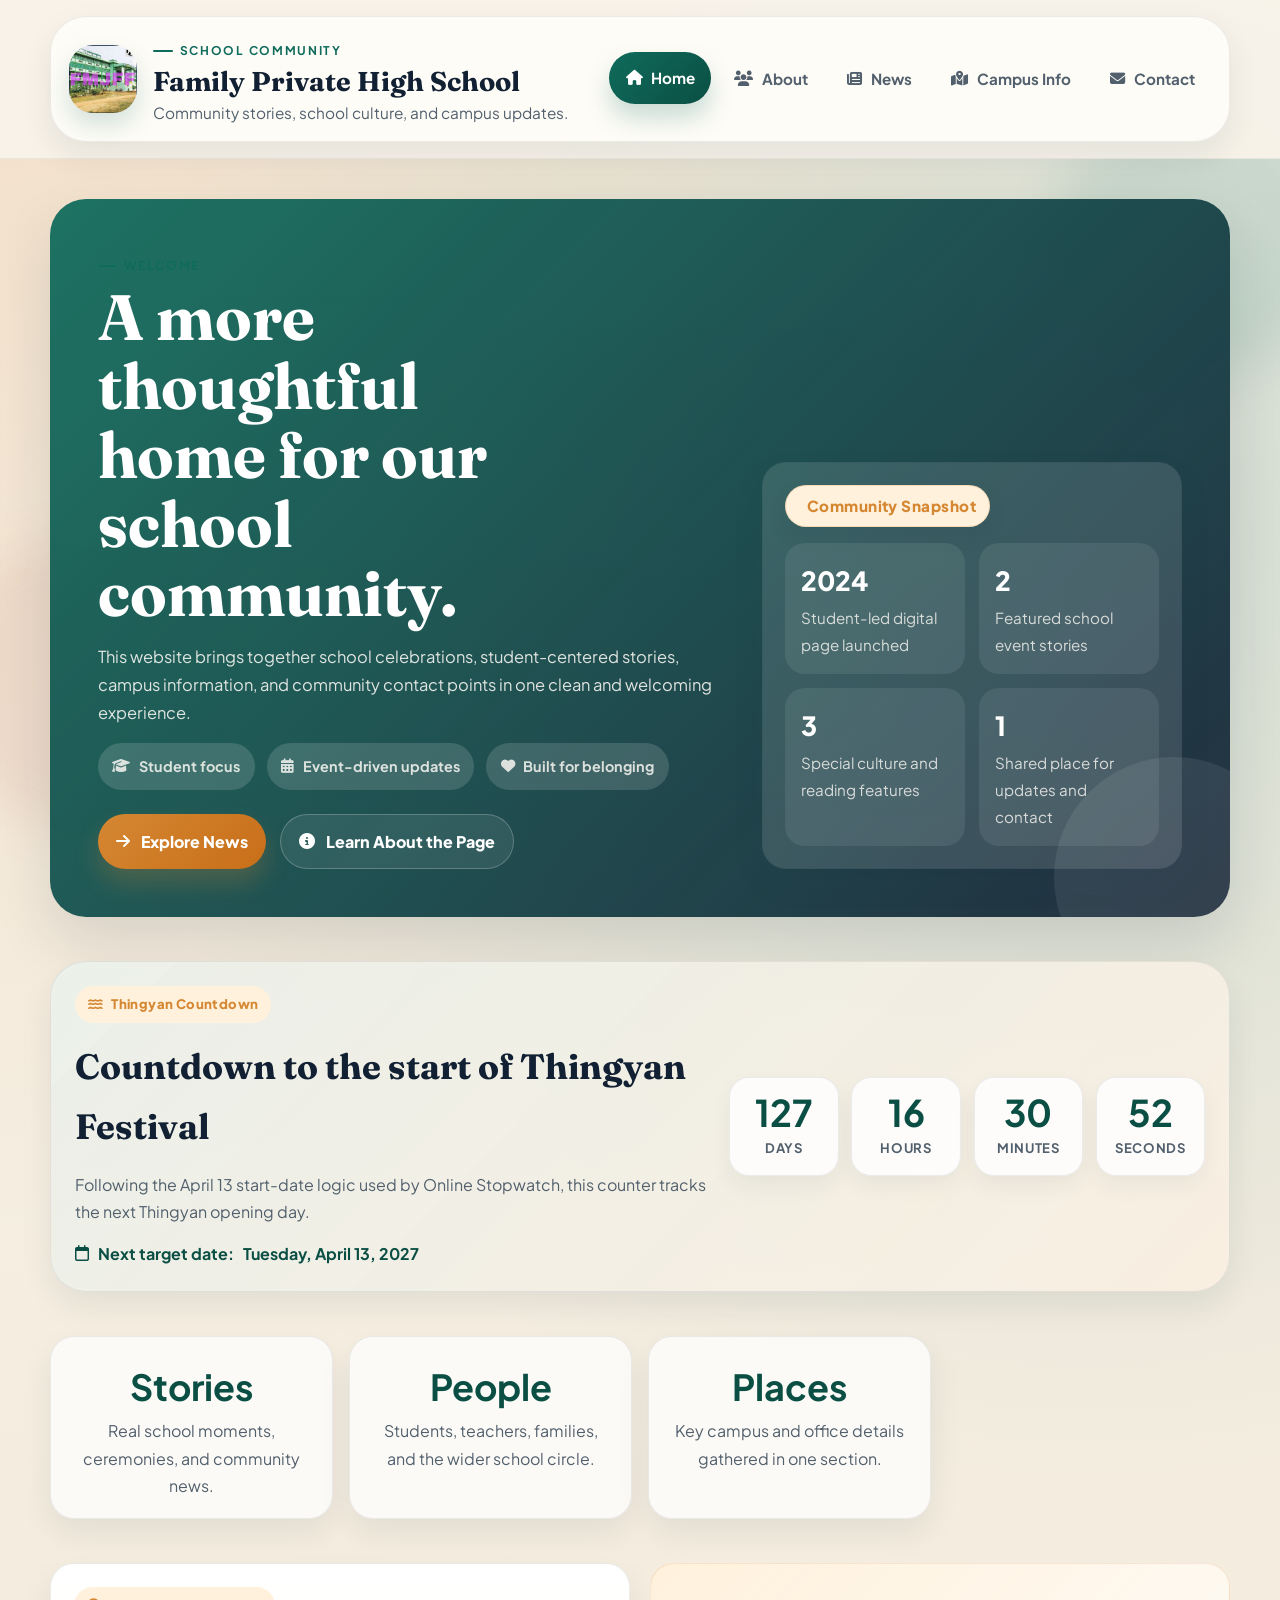
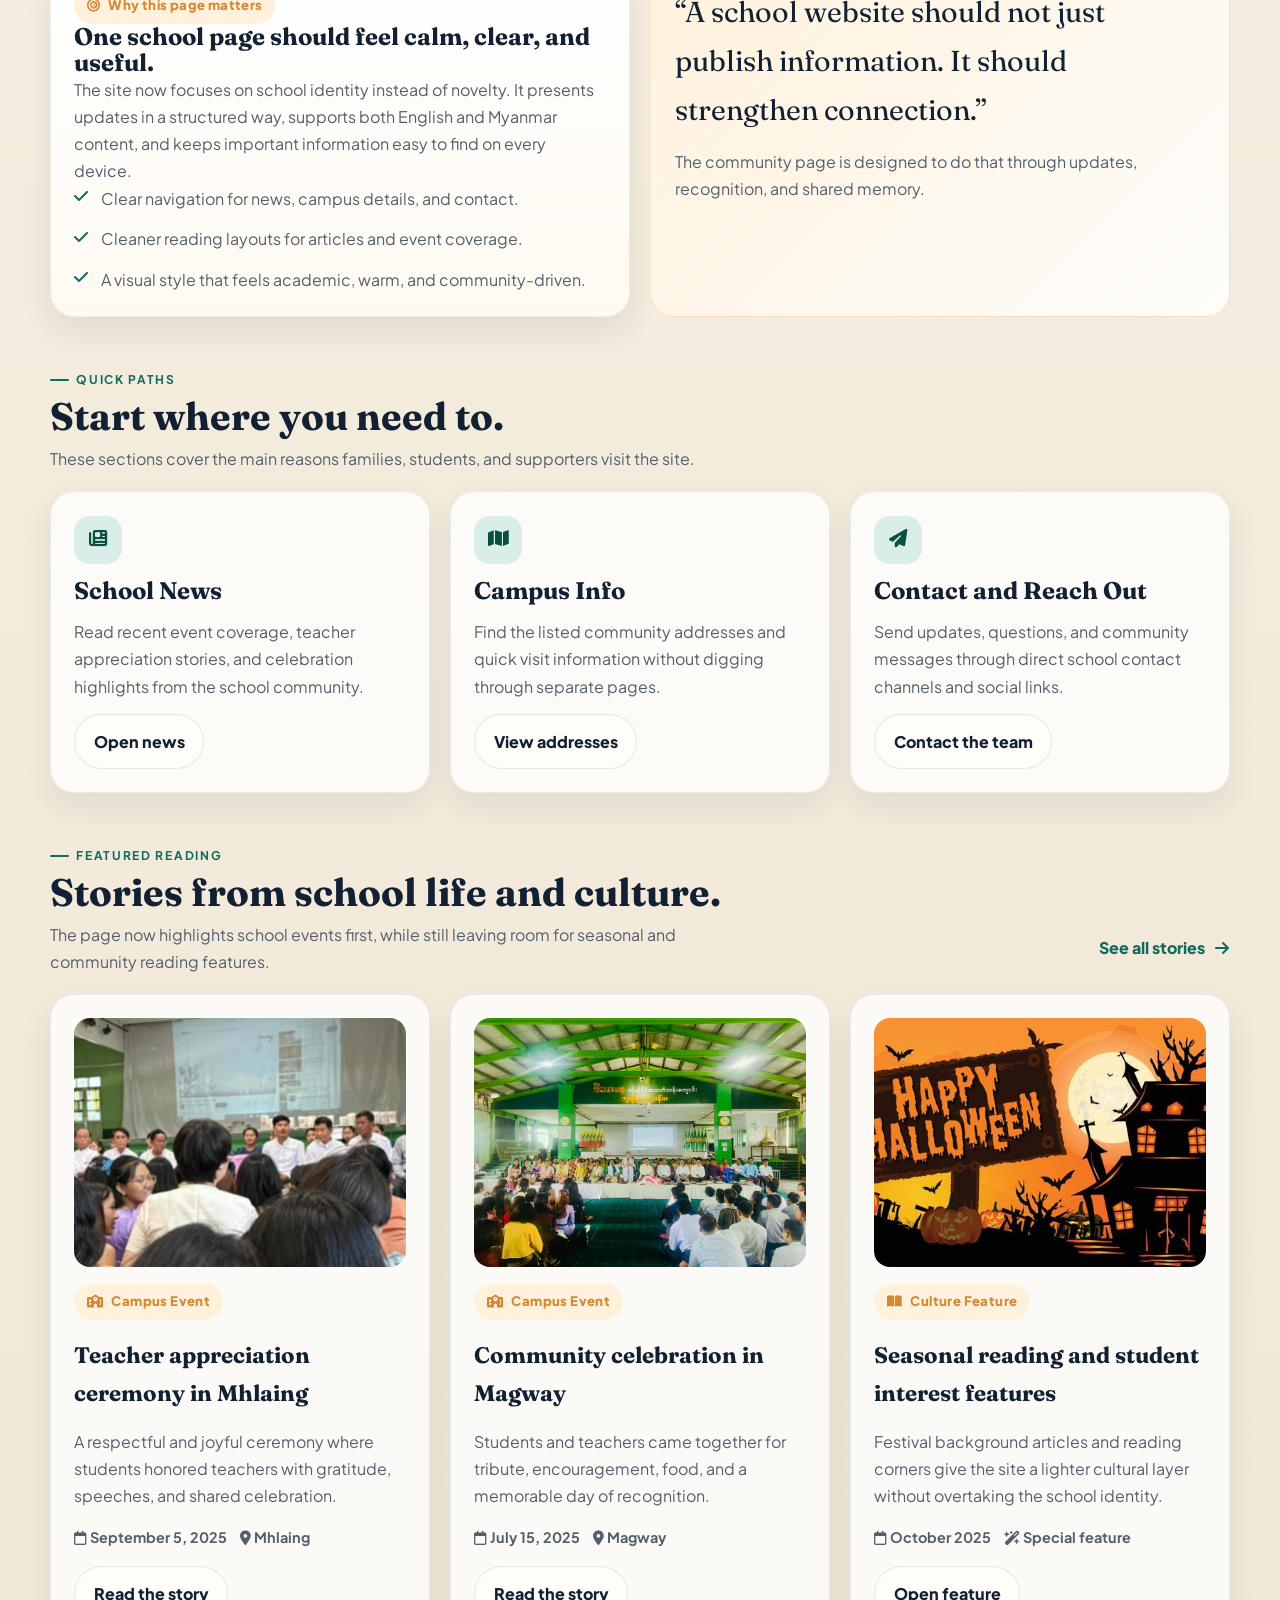
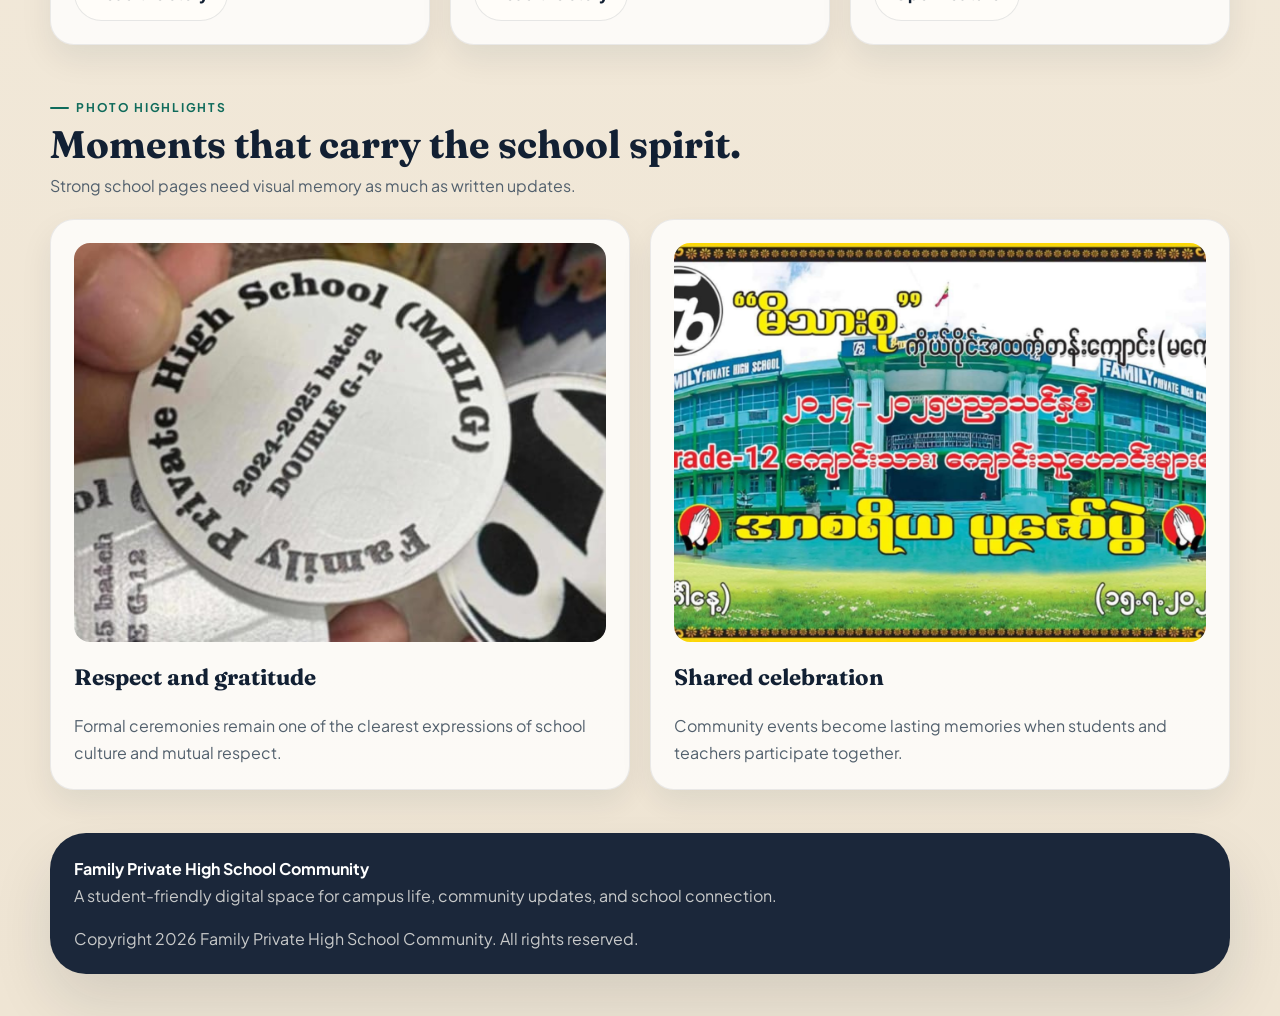
==== index.html @ 826264eb "first commit" ====
<!DOCTYPE html>
<html lang="en">
<head>
  <meta charset="UTF-8">
  <meta name="viewport" content="width=device-width, initial-scale=1.0">
  <title>Family Private High School Community</title>
  <meta name="description" content="Family Private High School Community shares campus updates, student life, school celebrations, and community news in one clear place.">
  <link rel="preconnect" href="https://fonts.googleapis.com">
  <link rel="preconnect" href="https://fonts.gstatic.com" crossorigin>
  <link href="https://fonts.googleapis.com/css2?family=Fraunces:opsz,wght@9..144,600;9..144,700&amp;family=Noto+Sans+Myanmar:wght@400;500;700&amp;family=Noto+Serif+Myanmar:wght@500;600;700&amp;family=Plus+Jakarta+Sans:wght@400;500;600;700;800&amp;display=swap" rel="stylesheet">
  <link rel="stylesheet" href="https://cdnjs.cloudflare.com/ajax/libs/font-awesome/6.5.2/css/all.min.css">
  <link rel="stylesheet" href="style.css">
  <link rel="icon" href="favicon.svg" type="image/svg+xml">
  <link rel="alternate icon" href="favicon.png" type="image/png">
  <link rel="apple-touch-icon" href="apple-touch-icon.png">
</head>
<body>
  <div class="site-shell">
    <header class="site-header">
      <div class="container">
        <div class="header-bar">
          <a class="branding" href="index.html" aria-label="Family Private High School Community home">
            <div class="brand-mark">
              <img src="school-logo.png" alt="Family Private High School logo">
            </div>
            <div class="brand-copy">
              <span class="eyebrow">School Community</span>
              <h1>Family Private High School</h1>
              <p>Community stories, school culture, and campus updates.</p>
            </div>
          </a>

          <nav class="main-nav" aria-label="Primary" data-nav data-open="false">
            <button class="nav-toggle" type="button" aria-expanded="false" aria-label="Open menu" data-nav-toggle>
              <i class="fa-solid fa-bars"></i>
            </button>
            <ul class="nav-links">
              <li><a href="index.html" aria-current="page"><i class="fa-solid fa-house"></i> Home</a></li>
              <li><a href="aboutus.html"><i class="fa-solid fa-users"></i> About</a></li>
              <li><a href="news.html"><i class="fa-solid fa-newspaper"></i> News</a></li>
              <li><a href="address.html"><i class="fa-solid fa-map-location-dot"></i> Campus Info</a></li>
              <li><a href="contact.html"><i class="fa-solid fa-envelope"></i> Contact</a></li>
            </ul>
          </nav>
        </div>
      </div>
    </header>

    <main id="main-content">
      <section class="hero-section">
        <div class="container">
          <div class="page-hero reveal">
            <div class="hero-grid">
              <div>
                <span class="eyebrow">Welcome</span>
                <h1>A more thoughtful home for our school community.</h1>
                <p class="lead">
                  This website brings together school celebrations, student-centered stories, campus information, and community contact points in one clean and welcoming experience.
                </p>
                <div class="meta-row">
                  <span class="meta-pill"><i class="fa-solid fa-graduation-cap"></i> Student focus</span>
                  <span class="meta-pill"><i class="fa-solid fa-calendar-days"></i> Event-driven updates</span>
                  <span class="meta-pill"><i class="fa-solid fa-heart"></i> Built for belonging</span>
                </div>
                <div class="hero-actions">
                  <a class="button" href="news.html"><i class="fa-solid fa-arrow-right"></i> Explore News</a>
                  <a class="button-secondary" href="aboutus.html"><i class="fa-solid fa-circle-info"></i> Learn About the Page</a>
                </div>
              </div>

              <aside class="hero-panel">
                <div>
                  <span class="badge"><i class="fa-solid fa-sparkles"></i> Community Snapshot</span>
                </div>
                <div class="panel-row">
                  <div class="panel-item">
                    <strong>2024</strong>
                    <span>Student-led digital page launched</span>
                  </div>
                  <div class="panel-item">
                    <strong>2</strong>
                    <span>Featured school event stories</span>
                  </div>
                  <div class="panel-item">
                    <strong>3</strong>
                    <span>Special culture and reading features</span>
                  </div>
                  <div class="panel-item">
                    <strong>1</strong>
                    <span>Shared place for updates and contact</span>
                  </div>
                </div>
              </aside>
            </div>
          </div>
        </div>
      </section>

      <section class="section">
        <div class="container">
          <article class="thingyan-card reveal" data-countdown="thingyan">
            <div class="thingyan-copy">
              <span class="badge"><i class="fa-solid fa-water"></i> Thingyan Countdown</span>
              <h2>Countdown to the start of Thingyan Festival</h2>
              <p>
                Following the April 13 start-date logic used by Online Stopwatch, this counter tracks the next Thingyan opening day.
              </p>
              <div class="thingyan-meta">
                <span><i class="fa-regular fa-calendar"></i> Next target date: <strong data-thingyan-date>April 13</strong></span>
              </div>
            </div>

            <div class="thingyan-timer" aria-label="Thingyan countdown timer">
              <div class="thingyan-unit">
                <strong data-unit="days">00</strong>
                <span>Days</span>
              </div>
              <div class="thingyan-unit">
                <strong data-unit="hours">00</strong>
                <span>Hours</span>
              </div>
              <div class="thingyan-unit">
                <strong data-unit="minutes">00</strong>
                <span>Minutes</span>
              </div>
              <div class="thingyan-unit">
                <strong data-unit="seconds">00</strong>
                <span>Seconds</span>
              </div>
            </div>
          </article>
        </div>
      </section>

      <section class="section">
        <div class="container">
          <div class="stats-row reveal">
            <article class="stat-card">
              <strong>Stories</strong>
              <span>Real school moments, ceremonies, and community news.</span>
            </article>
            <article class="stat-card">
              <strong>People</strong>
              <span>Students, teachers, families, and the wider school circle.</span>
            </article>
            <article class="stat-card">
              <strong>Places</strong>
              <span>Key campus and office details gathered in one section.</span>
            </article>
          </div>
        </div>
      </section>

      <section class="section">
        <div class="container">
          <div class="feature-grid">
            <article class="highlight-panel reveal">
              <span class="badge"><i class="fa-solid fa-bullseye"></i> Why this page matters</span>
              <h2>One school page should feel calm, clear, and useful.</h2>
              <p>
                The site now focuses on school identity instead of novelty. It presents updates in a structured way, supports both English and Myanmar content, and keeps important information easy to find on every device.
              </p>
              <ul class="list-clean">
                <li><i class="fa-solid fa-check"></i><span>Clear navigation for news, campus details, and contact.</span></li>
                <li><i class="fa-solid fa-check"></i><span>Cleaner reading layouts for articles and event coverage.</span></li>
                <li><i class="fa-solid fa-check"></i><span>A visual style that feels academic, warm, and community-driven.</span></li>
              </ul>
            </article>

            <aside class="quote-card reveal">
              <blockquote>“A school website should not just publish information. It should strengthen connection.”</blockquote>
              <p>The community page is designed to do that through updates, recognition, and shared memory.</p>
            </aside>
          </div>
        </div>
      </section>

      <section class="section">
        <div class="container">
          <div class="section-heading reveal">
            <div>
              <span class="eyebrow">Quick Paths</span>
              <h2>Start where you need to.</h2>
              <p>These sections cover the main reasons families, students, and supporters visit the site.</p>
            </div>
          </div>

          <div class="card-grid">
            <article class="card reveal">
              <span class="card-icon"><i class="fa-solid fa-newspaper"></i></span>
              <h2>School News</h2>
              <p>Read recent event coverage, teacher appreciation stories, and celebration highlights from the school community.</p>
              <a class="button-link" href="news.html">Open news</a>
            </article>

            <article class="card reveal">
              <span class="card-icon"><i class="fa-solid fa-map"></i></span>
              <h2>Campus Info</h2>
              <p>Find the listed community addresses and quick visit information without digging through separate pages.</p>
              <a class="button-link" href="address.html">View addresses</a>
            </article>

            <article class="card reveal">
              <span class="card-icon"><i class="fa-solid fa-paper-plane"></i></span>
              <h2>Contact and Reach Out</h2>
              <p>Send updates, questions, and community messages through direct school contact channels and social links.</p>
              <a class="button-link" href="contact.html">Contact the team</a>
            </article>
          </div>
        </div>
      </section>

      <section class="section">
        <div class="container">
          <div class="section-heading reveal">
            <div>
              <span class="eyebrow">Featured Reading</span>
              <h2>Stories from school life and culture.</h2>
              <p>The page now highlights school events first, while still leaving room for seasonal and community reading features.</p>
            </div>
            <a class="button-link subtle" href="news.html">See all stories <i class="fa-solid fa-arrow-right"></i></a>
          </div>

          <div class="story-grid">
            <article class="story-card reveal">
              <img src="mhp.JPEG" alt="Teacher appreciation ceremony at Family Private High School Mhlaing">
              <span class="badge"><i class="fa-solid fa-school"></i> Campus Event</span>
              <h3>Teacher appreciation ceremony in Mhlaing</h3>
              <p>A respectful and joyful ceremony where students honored teachers with gratitude, speeches, and shared celebration.</p>
              <div class="story-meta">
                <span><i class="fa-regular fa-calendar"></i> September 5, 2025</span>
                <span><i class="fa-solid fa-location-dot"></i> Mhlaing</span>
              </div>
              <a class="button-link" href="read1.html">Read the story</a>
            </article>

            <article class="story-card reveal">
              <img src="mgp.JPG" alt="Teacher appreciation ceremony at Family Private High School Magway">
              <span class="badge"><i class="fa-solid fa-school"></i> Campus Event</span>
              <h3>Community celebration in Magway</h3>
              <p>Students and teachers came together for tribute, encouragement, food, and a memorable day of recognition.</p>
              <div class="story-meta">
                <span><i class="fa-regular fa-calendar"></i> July 15, 2025</span>
                <span><i class="fa-solid fa-location-dot"></i> Magway</span>
              </div>
              <a class="button-link" href="read2.html">Read the story</a>
            </article>

            <article class="story-card reveal">
              <img src="happy-halloween-halloween-background-with-pumpkin-and-batssocial-media-design-free-vector.jpg" alt="Halloween themed poster">
              <span class="badge"><i class="fa-solid fa-book-open"></i> Culture Feature</span>
              <h3>Seasonal reading and student interest features</h3>
              <p>Festival background articles and reading corners give the site a lighter cultural layer without overtaking the school identity.</p>
              <div class="story-meta">
                <span><i class="fa-regular fa-calendar"></i> October 2025</span>
                <span><i class="fa-solid fa-wand-magic-sparkles"></i> Special feature</span>
              </div>
              <a class="button-link" href="hallo.html">Open feature</a>
            </article>
          </div>
        </div>
      </section>

      <section class="section">
        <div class="container">
          <div class="section-heading reveal">
            <div>
              <span class="eyebrow">Photo Highlights</span>
              <h2>Moments that carry the school spirit.</h2>
              <p>Strong school pages need visual memory as much as written updates.</p>
            </div>
          </div>

          <div class="gallery-grid">
            <article class="story-card reveal">
              <img src="mh.JPEG" alt="Students and teachers gathered during a school event">
              <h3>Respect and gratitude</h3>
              <p>Formal ceremonies remain one of the clearest expressions of school culture and mutual respect.</p>
            </article>
            <article class="story-card reveal">
              <img src="mg.JPG" alt="Group photo from a school celebration">
              <h3>Shared celebration</h3>
              <p>Community events become lasting memories when students and teachers participate together.</p>
            </article>
          </div>
        </div>
      </section>
    </main>

    <footer class="footer">
      <div class="container">
        <div class="footer-panel">
          <div>
            <strong>Family Private High School Community</strong><br>
            A student-friendly digital space for campus life, community updates, and school connection.
          </div>
          <div>
            Copyright <span data-year></span> Family Private High School Community. All rights reserved.
          </div>
        </div>
      </div>
    </footer>
  </div>

  <script src="script.js"></script>
</body>
</html>
---- style.css ----
:root {
  --bg: #f5efe3;
  --surface: rgba(255, 255, 255, 0.78);
  --surface-strong: #fffdf9;
  --surface-soft: #f1e6d2;
  --text: #213547;
  --text-soft: #52606d;
  --heading: #122033;
  --line: rgba(18, 32, 51, 0.12);
  --brand: #0f6b5b;
  --brand-deep: #0b4f44;
  --brand-soft: #d8eee7;
  --accent: #d58732;
  --accent-soft: #fff1dc;
  --highlight: #a73d2f;
  --shadow-sm: 0 14px 32px rgba(18, 32, 51, 0.08);
  --shadow-lg: 0 28px 60px rgba(18, 32, 51, 0.12);
  --radius-sm: 16px;
  --radius-md: 24px;
  --radius-lg: 36px;
  --max-width: 1180px;
  --transition: 220ms ease;
  --transition-slow: 520ms cubic-bezier(.2, .8, .2, 1);
}

@keyframes fade-slide-up {
  from {
    opacity: 0;
    transform: translateY(14px);
  }

  to {
    opacity: 1;
    transform: translateY(0);
  }
}

@keyframes float-soft {
  0%,
  100% {
    transform: translateY(0);
  }

  50% {
    transform: translateY(-5px);
  }
}

@keyframes pulse-glow {
  0%,
  100% {
    box-shadow: 0 0 0 0 rgba(213, 135, 50, 0.12);
  }

  50% {
    box-shadow: 0 0 0 7px rgba(213, 135, 50, 0);
  }
}

*,
*::before,
*::after {
  box-sizing: border-box;
}

html {
  scroll-behavior: smooth;
}

body {
  margin: 0;
  min-height: 100vh;
  overflow-x: hidden;
  color: var(--text);
  font-family: "Plus Jakarta Sans", "Noto Sans Myanmar", sans-serif;
  background:
    radial-gradient(circle at top left, rgba(214, 135, 50, 0.18), transparent 28%),
    radial-gradient(circle at 85% 12%, rgba(15, 107, 91, 0.16), transparent 26%),
    linear-gradient(180deg, #f8f3ea 0%, #f4ecde 40%, #efe5d4 100%);
  line-height: 1.7;
}

body.menu-open {
  overflow: hidden;
}

img {
  display: block;
  max-width: 100%;
}

a {
  color: inherit;
}

button,
a {
  -webkit-tap-highlight-color: transparent;
}

.container {
  width: min(calc(100% - 2rem), var(--max-width));
  margin: 0 auto;
}

.site-shell {
  position: relative;
  isolation: isolate;
}

.site-shell::before,
.site-shell::after {
  content: "";
  position: fixed;
  inset: auto auto 8% -4rem;
  width: 18rem;
  height: 18rem;
  border-radius: 999px;
  background: rgba(167, 61, 47, 0.08);
  filter: blur(24px);
  z-index: -2;
}

.site-shell::after {
  inset: 10% -4rem auto auto;
  background: rgba(15, 107, 91, 0.1);
}

.site-shell::before,
.site-shell::after {
  pointer-events: none;
}

.site-header {
  position: sticky;
  top: 0;
  z-index: 20;
  padding: 1rem 0;
  background: rgba(248, 243, 234, 0.96);
  border-bottom: 1px solid rgba(18, 32, 51, 0.06);
}

.header-bar {
  display: flex;
  align-items: center;
  justify-content: space-between;
  gap: 1rem;
  padding: 0.95rem 1.15rem;
  border-radius: var(--radius-lg);
  background: rgba(255, 253, 249, 0.88);
  border: 1px solid rgba(18, 32, 51, 0.08);
  box-shadow: var(--shadow-sm);
}

.branding {
  display: flex;
  align-items: center;
  gap: 1rem;
  text-decoration: none;
  min-width: 0;
}

.brand-mark {
  width: 4.25rem;
  height: 4.25rem;
  border-radius: 1.5rem;
  overflow: hidden;
  flex: 0 0 auto;
  box-shadow: 0 12px 24px rgba(15, 107, 91, 0.18);
  transition: transform var(--transition-slow), box-shadow var(--transition-slow);
}

.brand-mark img {
  width: 100%;
  height: 100%;
  object-fit: cover;
  transition: transform 700ms ease;
}

.branding:hover .brand-mark,
.branding:focus-visible .brand-mark {
  transform: translateY(-1px) rotate(-2deg);
  box-shadow: 0 18px 28px rgba(15, 107, 91, 0.24);
}

.branding:hover .brand-mark img,
.branding:focus-visible .brand-mark img {
  transform: scale(1.025);
}

.brand-copy {
  min-width: 0;
}

.eyebrow {
  display: inline-flex;
  align-items: center;
  gap: 0.45rem;
  margin: 0 0 0.35rem;
  font-size: 0.75rem;
  font-weight: 700;
  letter-spacing: 0.14em;
  text-transform: uppercase;
  color: var(--brand);
}

.eyebrow::before {
  content: "";
  width: 1.2rem;
  height: 2px;
  border-radius: 999px;
  background: currentColor;
}

.brand-copy h1,
.page-hero h1,
.section-heading h2,
.card h2,
.story-card h2,
.article-card h1,
.news-card h3,
.info-card h3,
.highlight-panel h2 {
  margin: 0;
  color: var(--heading);
  font-family: "Fraunces", "Noto Serif Myanmar", serif;
  line-height: 1.08;
}

.brand-copy h1 {
  font-size: clamp(1.15rem, 2.4vw, 1.7rem);
}

.brand-copy p {
  margin: 0.2rem 0 0;
  color: var(--text-soft);
  font-size: 0.96rem;
}

.main-nav {
  display: flex;
  align-items: center;
  gap: 1rem;
}

.nav-toggle {
  display: none;
  align-items: center;
  justify-content: center;
  width: 3rem;
  height: 3rem;
  border: 0;
  border-radius: 999px;
  background: var(--brand-soft);
  color: var(--brand-deep);
  font-size: 1.15rem;
  cursor: pointer;
}

.nav-links {
  display: flex;
  align-items: center;
  gap: 0.45rem;
  list-style: none;
  margin: 0;
  padding: 0;
}

.nav-links a {
  display: inline-flex;
  align-items: center;
  gap: 0.55rem;
  padding: 0.8rem 1rem;
  border-radius: 999px;
  text-decoration: none;
  font-size: 0.95rem;
  font-weight: 700;
  color: var(--text-soft);
  transition:
    transform var(--transition),
    background var(--transition),
    color var(--transition),
    box-shadow var(--transition);
  position: relative;
}

.nav-links a:hover,
.nav-links a:focus-visible,
.nav-links a[aria-current="page"] {
  background: linear-gradient(135deg, var(--brand), var(--brand-deep));
  color: #fff;
  transform: translateY(-1px);
  box-shadow: 0 14px 24px rgba(15, 107, 91, 0.22);
}

.nav-links a i {
  transition: transform var(--transition);
}

.nav-links a:hover i,
.nav-links a:focus-visible i,
.nav-links a[aria-current="page"] i {
  transform: translateX(1px);
}

.hero-section {
  padding: 2.5rem 0 1.5rem;
}

.page-hero,
.article-hero {
  position: relative;
  overflow: hidden;
  padding: clamp(1.8rem, 4vw, 3rem);
  border-radius: var(--radius-lg);
  background:
    linear-gradient(135deg, rgba(15, 107, 91, 0.94), rgba(18, 32, 51, 0.92)),
    linear-gradient(180deg, rgba(255, 255, 255, 0.18), transparent);
  color: #fefcf7;
  box-shadow: var(--shadow-lg);
}

.page-hero::before,
.article-hero::before {
  content: "";
  position: absolute;
  inset: auto -4rem -5rem auto;
  width: 15rem;
  height: 15rem;
  border-radius: 999px;
  background: rgba(255, 255, 255, 0.08);
}

.hero-grid {
  display: grid;
  grid-template-columns: minmax(0, 1.45fr) minmax(18rem, 0.95fr);
  gap: 1.5rem;
  align-items: end;
}

.page-hero h1,
.article-hero h1 {
  color: #fff;
  font-size: clamp(2.1rem, 5vw, 4.4rem);
  max-width: 11ch;
}

.lead {
  max-width: 60ch;
  margin: 1rem 0 0;
  font-size: 1.03rem;
  color: rgba(255, 252, 247, 0.86);
}

.hero-actions,
.button-row {
  display: flex;
  flex-wrap: wrap;
  gap: 0.85rem;
  margin-top: 1.5rem;
}

.hero-panel,
.highlight-panel,
.info-card,
.card,
.story-card,
.article-card,
.news-card {
  border: 1px solid rgba(18, 32, 51, 0.08);
  background: var(--surface);
  box-shadow: var(--shadow-sm);
}

.hero-panel {
  display: grid;
  gap: 1rem;
  padding: 1.35rem;
  border-radius: var(--radius-md);
  background: rgba(255, 255, 255, 0.12);
  color: #fff;
}

.hero-panel strong {
  display: block;
  font-size: 1.65rem;
  font-weight: 800;
}

.hero-panel span {
  color: rgba(255, 252, 247, 0.78);
  font-size: 0.95rem;
}

.hero-panel .badge {
  align-self: start;
  color: var(--accent);
  background: var(--accent-soft);
  border: 1px solid rgba(213, 135, 50, 0.22);
  box-shadow: 0 10px 20px rgba(18, 32, 51, 0.08);
}

.hero-panel .badge i {
  color: currentColor;
}

.hero-panel .panel-row {
  display: grid;
  grid-template-columns: repeat(2, minmax(0, 1fr));
  gap: 0.85rem;
}

.hero-panel .panel-item {
  padding: 1rem;
  border-radius: 1.25rem;
  background: rgba(255, 255, 255, 0.08);
  transition: transform var(--transition), background var(--transition);
}

.hero-panel .panel-item:hover {
  transform: translateY(-2px);
  background: rgba(255, 255, 255, 0.14);
}

.section {
  padding: 1.25rem 0 1.5rem;
}

.section-heading {
  display: flex;
  flex-wrap: wrap;
  align-items: end;
  justify-content: space-between;
  gap: 1rem;
  margin-bottom: 1.2rem;
}

.section-heading h2 {
  font-size: clamp(1.5rem, 3vw, 2.4rem);
}

.section-heading p {
  margin: 0.45rem 0 0;
  max-width: 56ch;
  color: var(--text-soft);
}

.card-grid,
.story-grid,
.news-grid,
.gallery-grid,
.contact-grid,
.feature-grid,
.two-column,
.campus-grid {
  display: grid;
  gap: 1.25rem;
}

.card-grid {
  grid-template-columns: repeat(3, minmax(0, 1fr));
}

.feature-grid,
.two-column,
.contact-grid {
  grid-template-columns: repeat(2, minmax(0, 1fr));
}

.story-grid {
  grid-template-columns: repeat(3, minmax(0, 1fr));
}

.news-grid {
  grid-template-columns: repeat(2, minmax(0, 1fr));
}

.gallery-grid {
  grid-template-columns: repeat(2, minmax(0, 1fr));
}

.campus-grid {
  grid-template-columns: repeat(2, minmax(0, 1fr));
}

.card,
.story-card,
.article-card,
.news-card,
.info-card,
.highlight-panel {
  padding: 1.45rem;
  border-radius: var(--radius-md);
  transition:
    transform var(--transition-slow),
    box-shadow var(--transition-slow),
    border-color var(--transition);
}

.card {
  display: grid;
  gap: 0.9rem;
}

.card:hover,
.story-card:hover,
.news-card:hover,
.info-card:hover,
.highlight-panel:hover,
.quote-card:hover,
.aside-card:hover,
.stat-card:hover {
  transform: translateY(-3px);
  box-shadow: var(--shadow-lg);
  border-color: rgba(15, 107, 91, 0.16);
}

.card p,
.card li,
.story-card p,
.news-card p,
.info-card p,
.article-card p,
.article-card li,
.highlight-panel p,
.highlight-panel li {
  margin: 0;
  color: var(--text-soft);
}

.card-icon,
.info-icon {
  display: inline-flex;
  align-items: center;
  justify-content: center;
  width: 3rem;
  height: 3rem;
  border-radius: 1rem;
  background: var(--brand-soft);
  color: var(--brand-deep);
  font-size: 1.15rem;
  transition: transform var(--transition), background var(--transition);
}

.card:hover .card-icon,
.info-card:hover .info-icon,
.campus-card:hover .info-icon {
  transform: scale(1.04) rotate(-3deg);
  background: #cce8df;
}

.badge {
  display: inline-flex;
  width: fit-content;
  align-items: center;
  gap: 0.5rem;
  padding: 0.45rem 0.8rem;
  border-radius: 999px;
  background: var(--accent-soft);
  color: var(--accent);
  font-size: 0.82rem;
  font-weight: 800;
  letter-spacing: 0.03em;
}

.meta-row {
  display: flex;
  flex-wrap: wrap;
  gap: 0.75rem;
  margin-top: 1rem;
  color: rgba(255, 252, 247, 0.82);
}

.meta-pill,
.stat-pill {
  display: inline-flex;
  align-items: center;
  gap: 0.55rem;
  padding: 0.7rem 0.9rem;
  border-radius: 999px;
  background: rgba(255, 255, 255, 0.14);
  font-size: 0.9rem;
  font-weight: 700;
}

.button,
.button-secondary,
.button-link {
  display: inline-flex;
  align-items: center;
  justify-content: center;
  gap: 0.65rem;
  min-height: 3rem;
  padding: 0.8rem 1.15rem;
  border-radius: 999px;
  border: 0;
  text-decoration: none;
  font-weight: 800;
  transition:
    transform var(--transition),
    box-shadow var(--transition),
    background var(--transition),
    color var(--transition),
    border-color var(--transition);
}

.button {
  background: linear-gradient(135deg, var(--accent), #c86e19);
  color: #fff;
  box-shadow: 0 14px 24px rgba(213, 135, 50, 0.24);
}

.button:hover,
.button:focus-visible,
.button-secondary:hover,
.button-secondary:focus-visible,
.button-link:hover,
.button-link:focus-visible {
  transform: translateY(-1px);
}

.button-secondary {
  border: 1px solid rgba(255, 255, 255, 0.22);
  background: rgba(255, 255, 255, 0.08);
  color: #fff;
}

.button-link {
  width: fit-content;
  border: 1px solid rgba(18, 32, 51, 0.1);
  background: var(--surface-strong);
  color: var(--heading);
}

.button-link.subtle {
  background: transparent;
  border-color: transparent;
  color: var(--brand);
  padding-inline: 0;
}

.quote-card {
  padding: 1.5rem;
  border-radius: var(--radius-md);
  background: linear-gradient(135deg, var(--accent-soft), rgba(255, 255, 255, 0.86));
  border: 1px solid rgba(213, 135, 50, 0.18);
}

.thingyan-card {
  display: grid;
  grid-template-columns: minmax(0, 1.2fr) minmax(20rem, 0.9fr);
  gap: 1.25rem;
  align-items: center;
  padding: 1.5rem;
  border-radius: var(--radius-lg);
  border: 1px solid rgba(18, 32, 51, 0.08);
  background:
    linear-gradient(135deg, rgba(15, 107, 91, 0.08), rgba(213, 135, 50, 0.1)),
    rgba(255, 253, 249, 0.88);
  box-shadow: var(--shadow-sm);
}

.thingyan-copy {
  display: grid;
  gap: 0.9rem;
}

.thingyan-copy h2 {
  margin: 0;
  color: var(--heading);
  font-family: "Fraunces", "Noto Serif Myanmar", serif;
  font-size: clamp(1.5rem, 3vw, 2.2rem);
}

.thingyan-copy p {
  margin: 0;
  color: var(--text-soft);
}

.thingyan-meta {
  display: flex;
  flex-wrap: wrap;
  gap: 0.75rem;
  color: var(--brand-deep);
  font-weight: 700;
}

.thingyan-meta span {
  display: inline-flex;
  align-items: center;
  gap: 0.55rem;
}

.thingyan-timer {
  display: grid;
  grid-template-columns: repeat(4, minmax(0, 1fr));
  gap: 0.8rem;
}

.thingyan-unit {
  display: grid;
  gap: 0.4rem;
  align-items: center;
  justify-items: center;
  padding: 1rem 0.7rem;
  border-radius: 1.25rem;
  background: rgba(255, 255, 255, 0.84);
  border: 1px solid rgba(18, 32, 51, 0.08);
  box-shadow: 0 10px 22px rgba(18, 32, 51, 0.06);
}

.thingyan-unit strong {
  color: var(--brand-deep);
  font-size: clamp(1.45rem, 4vw, 2.3rem);
  line-height: 1;
}

.thingyan-unit span {
  color: var(--text-soft);
  font-size: 0.82rem;
  font-weight: 700;
  letter-spacing: 0.05em;
  text-transform: uppercase;
}

.quote-card blockquote {
  margin: 0;
  font-family: "Fraunces", "Noto Serif Myanmar", serif;
  font-size: clamp(1.25rem, 2.4vw, 1.8rem);
  color: var(--heading);
}

.quote-card p {
  margin-top: 0.8rem;
  color: var(--text-soft);
}

.story-card,
.news-card {
  display: grid;
  gap: 1rem;
}

.story-card img,
.news-cover img,
.article-cover img {
  width: 100%;
  aspect-ratio: 4 / 3;
  object-fit: cover;
  border-radius: calc(var(--radius-md) - 8px);
  transition: transform 900ms ease, filter 600ms ease;
}

.story-card:hover img,
.news-card:hover img,
.article-card:hover .article-cover img {
  transform: scale(1.02);
  filter: saturate(1.02);
}

.story-card h3,
.news-card h3 {
  margin: 0;
  color: var(--heading);
  font-family: "Fraunces", "Noto Serif Myanmar", serif;
  font-size: 1.4rem;
}

.story-card .story-meta,
.news-card .story-meta {
  display: flex;
  flex-wrap: wrap;
  gap: 0.8rem;
  color: var(--text-soft);
  font-size: 0.9rem;
  font-weight: 700;
}

.highlight-panel {
  background:
    linear-gradient(180deg, rgba(255, 255, 255, 0.92), rgba(255, 249, 240, 0.92)),
    var(--surface);
}

.list-clean {
  list-style: none;
  padding: 0;
  margin: 0;
  display: grid;
  gap: 0.85rem;
}

.list-clean li {
  display: flex;
  gap: 0.8rem;
  align-items: flex-start;
}

.list-clean i {
  margin-top: 0.2rem;
  color: var(--brand);
}

.article-section {
  padding: 1.25rem 0 3rem;
}

.article-layout {
  display: grid;
  grid-template-columns: minmax(0, 1.25fr) minmax(18rem, 0.55fr);
  gap: 1.25rem;
  align-items: start;
}

.article-card {
  display: grid;
  gap: 1.25rem;
  background: rgba(255, 253, 249, 0.88);
}

.article-card h1 {
  font-size: clamp(1.9rem, 4vw, 3.15rem);
}

.article-card h2 {
  font-size: 1.4rem;
}

.article-card time {
  color: var(--brand);
  font-weight: 800;
}

.article-body {
  display: grid;
  gap: 1rem;
}

.article-body p + p {
  margin-top: 0.1rem;
}

.article-aside {
  display: grid;
  gap: 1rem;
}

.aside-card {
  padding: 1.25rem;
  border-radius: var(--radius-md);
  border: 1px solid rgba(18, 32, 51, 0.08);
  background: rgba(255, 253, 249, 0.88);
  box-shadow: var(--shadow-sm);
}

.aside-card h3 {
  margin: 0 0 0.85rem;
  color: var(--heading);
  font-family: "Fraunces", "Noto Serif Myanmar", serif;
}

.article-cover {
  display: grid;
  gap: 0.9rem;
}

.article-cover figcaption {
  color: var(--text-soft);
  font-size: 0.95rem;
}

.gallery-stack {
  display: grid;
  gap: 1rem;
}

.gallery-stack img {
  width: 100%;
  border-radius: calc(var(--radius-md) - 8px);
  object-fit: cover;
}

.timeline {
  display: grid;
  gap: 1rem;
}

.timeline-item {
  display: grid;
  grid-template-columns: auto 1fr;
  gap: 0.9rem;
  align-items: start;
}

.timeline-item .dot {
  width: 0.9rem;
  height: 0.9rem;
  margin-top: 0.4rem;
  border-radius: 999px;
  background: var(--accent);
  box-shadow: 0 0 0 6px rgba(213, 135, 50, 0.16);
}

.timeline-item h3 {
  margin: 0 0 0.3rem;
  color: var(--heading);
  font-size: 1.05rem;
}

.contact-list,
.info-list {
  list-style: none;
  padding: 0;
  margin: 0;
  display: grid;
  gap: 0.9rem;
}

.contact-list li,
.info-list li {
  display: grid;
  grid-template-columns: auto 1fr;
  gap: 0.85rem;
  align-items: start;
}

.contact-list a,
.info-list a {
  color: var(--brand-deep);
  text-decoration: none;
  font-weight: 700;
}

.contact-list a:hover,
.info-list a:hover {
  text-decoration: underline;
}

.campus-card {
  display: grid;
  gap: 1rem;
}

.map-frame {
  overflow: hidden;
  border-radius: calc(var(--radius-md) - 8px);
  border: 1px solid rgba(18, 32, 51, 0.08);
  background: rgba(255, 255, 255, 0.62);
  transition: transform var(--transition-slow), box-shadow var(--transition-slow);
}

.map-frame iframe {
  display: block;
  width: 100%;
  height: 320px;
  border: 0;
}

.campus-card:hover .map-frame {
  transform: translateY(-1px);
  box-shadow: 0 18px 34px rgba(18, 32, 51, 0.12);
}

.stats-row {
  display: grid;
  grid-template-columns: repeat(4, minmax(0, 1fr));
  gap: 1rem;
}

.stat-card {
  padding: 1.2rem;
  border-radius: var(--radius-md);
  background: rgba(255, 255, 255, 0.72);
  border: 1px solid rgba(18, 32, 51, 0.08);
  box-shadow: var(--shadow-sm);
  text-align: center;
  transition:
    transform var(--transition-slow),
    box-shadow var(--transition-slow),
    border-color var(--transition);
}

.stat-card strong {
  display: block;
  color: var(--brand-deep);
  font-size: clamp(1.5rem, 3vw, 2.25rem);
}

.stat-card span {
  color: var(--text-soft);
}

.footer {
  padding: 1.2rem 0 2.6rem;
}

.footer-panel {
  display: flex;
  flex-wrap: wrap;
  justify-content: space-between;
  gap: 1rem;
  padding: 1.35rem 1.5rem;
  border-radius: var(--radius-lg);
  background: rgba(18, 32, 51, 0.96);
  color: rgba(255, 252, 247, 0.76);
  box-shadow: var(--shadow-lg);
}

.footer-panel strong,
.footer-panel a {
  color: #fff;
}

.footer-panel a {
  text-decoration: none;
}

.footer-panel a:hover {
  text-decoration: underline;
}

.reveal {
  opacity: 0;
  transform: translateY(12px);
  transition:
    opacity 460ms ease var(--reveal-delay, 0ms),
    transform 460ms ease var(--reveal-delay, 0ms);
}

.reveal.is-visible {
  opacity: 1;
  transform: translateY(0);
}

@media (prefers-reduced-motion: reduce) {
  html {
    scroll-behavior: auto;
  }

  *,
  *::before,
  *::after {
    animation-duration: 0.01ms !important;
    animation-iteration-count: 1 !important;
    transition-duration: 0.01ms !important;
    scroll-behavior: auto !important;
  }

  .reveal {
    opacity: 1;
    transform: none;
  }
}

@media (max-width: 960px) {
  .hero-grid,
  .feature-grid,
  .two-column,
  .contact-grid,
  .article-layout,
  .card-grid,
  .story-grid,
  .news-grid,
  .stats-row,
  .campus-grid,
  .thingyan-card {
    grid-template-columns: 1fr;
  }

  .gallery-grid {
    grid-template-columns: 1fr;
  }

  .site-header {
    padding: 0.8rem 0;
  }

  .header-bar {
    position: relative;
    align-items: center;
    padding: 0.9rem 1rem;
  }

  .nav-toggle {
    display: inline-flex;
  }

  .main-nav {
    position: static;
  }

  .nav-links {
    position: absolute;
    top: calc(100% + 0.75rem);
    left: 0;
    right: 0;
    display: none;
    flex-direction: column;
    align-items: stretch;
    padding: 0.8rem;
    border-radius: 1.5rem;
    background: rgba(255, 253, 249, 0.98);
    border: 1px solid rgba(18, 32, 51, 0.08);
    box-shadow: var(--shadow-lg);
    max-height: min(70vh, 28rem);
    overflow-y: auto;
  }

  .main-nav[data-open="true"] .nav-links {
    display: flex;
  }

  .nav-links a {
    justify-content: center;
  }

  .meta-pill,
  .stat-pill {
    font-size: 0.88rem;
  }

  .map-frame iframe {
    height: 280px;
  }

  .thingyan-timer {
    grid-template-columns: repeat(4, minmax(0, 1fr));
  }
}

@media (max-width: 720px) {
  .container {
    width: min(calc(100% - 1.2rem), var(--max-width));
  }

  .branding {
    gap: 0.75rem;
  }

  .brand-mark {
    width: 3.5rem;
    height: 3.5rem;
    border-radius: 1.1rem;
  }

  .header-bar,
  .page-hero,
  .article-hero,
  .card,
  .story-card,
  .article-card,
  .news-card,
  .info-card,
  .highlight-panel,
  .aside-card,
  .quote-card,
  .hero-panel,
  .stat-card {
    border-radius: 1.4rem;
  }

  .page-hero h1,
  .article-hero h1 {
    max-width: none;
  }

  .page-hero,
  .article-hero {
    padding: 1.4rem;
  }

  .hero-panel .panel-row {
    grid-template-columns: 1fr;
  }

  .meta-row {
    gap: 0.55rem;
  }

  .hero-actions,
  .button-row {
    gap: 0.7rem;
  }

  .button,
  .button-secondary,
  .button-link {
    width: 100%;
  }

  .button-link.subtle {
    width: fit-content;
  }

  .article-body {
    gap: 0.9rem;
  }

  .article-cover figcaption,
  .story-card .story-meta,
  .news-card .story-meta {
    font-size: 0.88rem;
  }

  .thingyan-card {
    padding: 1.2rem;
  }

  .thingyan-timer {
    grid-template-columns: repeat(2, minmax(0, 1fr));
  }

  .map-frame iframe {
    height: 240px;
  }

  .footer-panel {
    padding: 1.2rem;
  }
}

@media (max-width: 560px) {
  .site-header {
    padding: 0.65rem 0;
  }

  .header-bar {
    gap: 0.8rem;
    padding: 0.8rem 0.85rem;
  }

  .branding {
    gap: 0.65rem;
    align-items: flex-start;
  }

  .brand-copy h1 {
    font-size: 1rem;
  }

  .brand-copy p {
    font-size: 0.86rem;
  }

  .eyebrow {
    font-size: 0.68rem;
    letter-spacing: 0.11em;
  }

  .hero-section {
    padding: 1.2rem 0 1rem;
  }

  .section {
    padding: 1rem 0 1.2rem;
  }

  .section-heading {
    margin-bottom: 1rem;
  }

  .section-heading h2 {
    font-size: clamp(1.35rem, 6vw, 1.85rem);
  }

  .page-hero h1,
  .article-hero h1 {
    font-size: clamp(1.7rem, 9vw, 2.35rem);
  }

  .lead {
    font-size: 0.96rem;
  }

  .card,
  .story-card,
  .article-card,
  .news-card,
  .info-card,
  .highlight-panel,
  .aside-card,
  .quote-card,
  .hero-panel,
  .stat-card,
  .thingyan-card {
    padding: 1.05rem;
  }

  .nav-links {
    padding: 0.65rem;
  }

  .nav-links a {
    padding: 0.8rem 0.9rem;
    font-size: 0.92rem;
  }

  .meta-pill,
  .stat-pill {
    width: 100%;
    justify-content: center;
  }

  .contact-list li,
  .info-list li {
    grid-template-columns: 1fr;
  }

  .info-icon {
    width: 2.7rem;
    height: 2.7rem;
  }

  .thingyan-unit {
    padding: 0.95rem 0.6rem;
  }

  .thingyan-unit strong {
    font-size: 1.55rem;
  }

  .map-frame iframe {
    height: 220px;
  }

  .footer-panel {
    padding: 1rem;
  }
}

@media (max-width: 420px) {
  .container {
    width: min(calc(100% - 0.9rem), var(--max-width));
  }

  .brand-mark {
    width: 3rem;
    height: 3rem;
    border-radius: 0.95rem;
  }

  .nav-toggle {
    width: 2.7rem;
    height: 2.7rem;
  }

  .page-hero,
  .article-hero {
    padding: 1.15rem;
  }

  .button,
  .button-secondary,
  .button-link {
    min-height: 2.85rem;
    padding: 0.75rem 1rem;
  }

  .thingyan-timer {
    gap: 0.65rem;
  }

  .map-frame iframe {
    height: 200px;
  }
}

@media (hover: none) and (pointer: coarse) {
  .card:hover,
  .story-card:hover,
  .news-card:hover,
  .info-card:hover,
  .highlight-panel:hover,
  .quote-card:hover,
  .aside-card:hover,
  .stat-card:hover,
  .campus-card:hover .map-frame,
  .hero-panel .panel-item:hover,
  .button:hover,
  .button-secondary:hover,
  .button-link:hover,
  .branding:hover .brand-mark,
  .branding:hover .brand-mark img,
  .story-card:hover img,
  .news-card:hover img,
  .article-card:hover .article-cover img,
  .card:hover .card-icon,
  .info-card:hover .info-icon,
  .campus-card:hover .info-icon {
    transform: none;
    filter: none;
  }
}
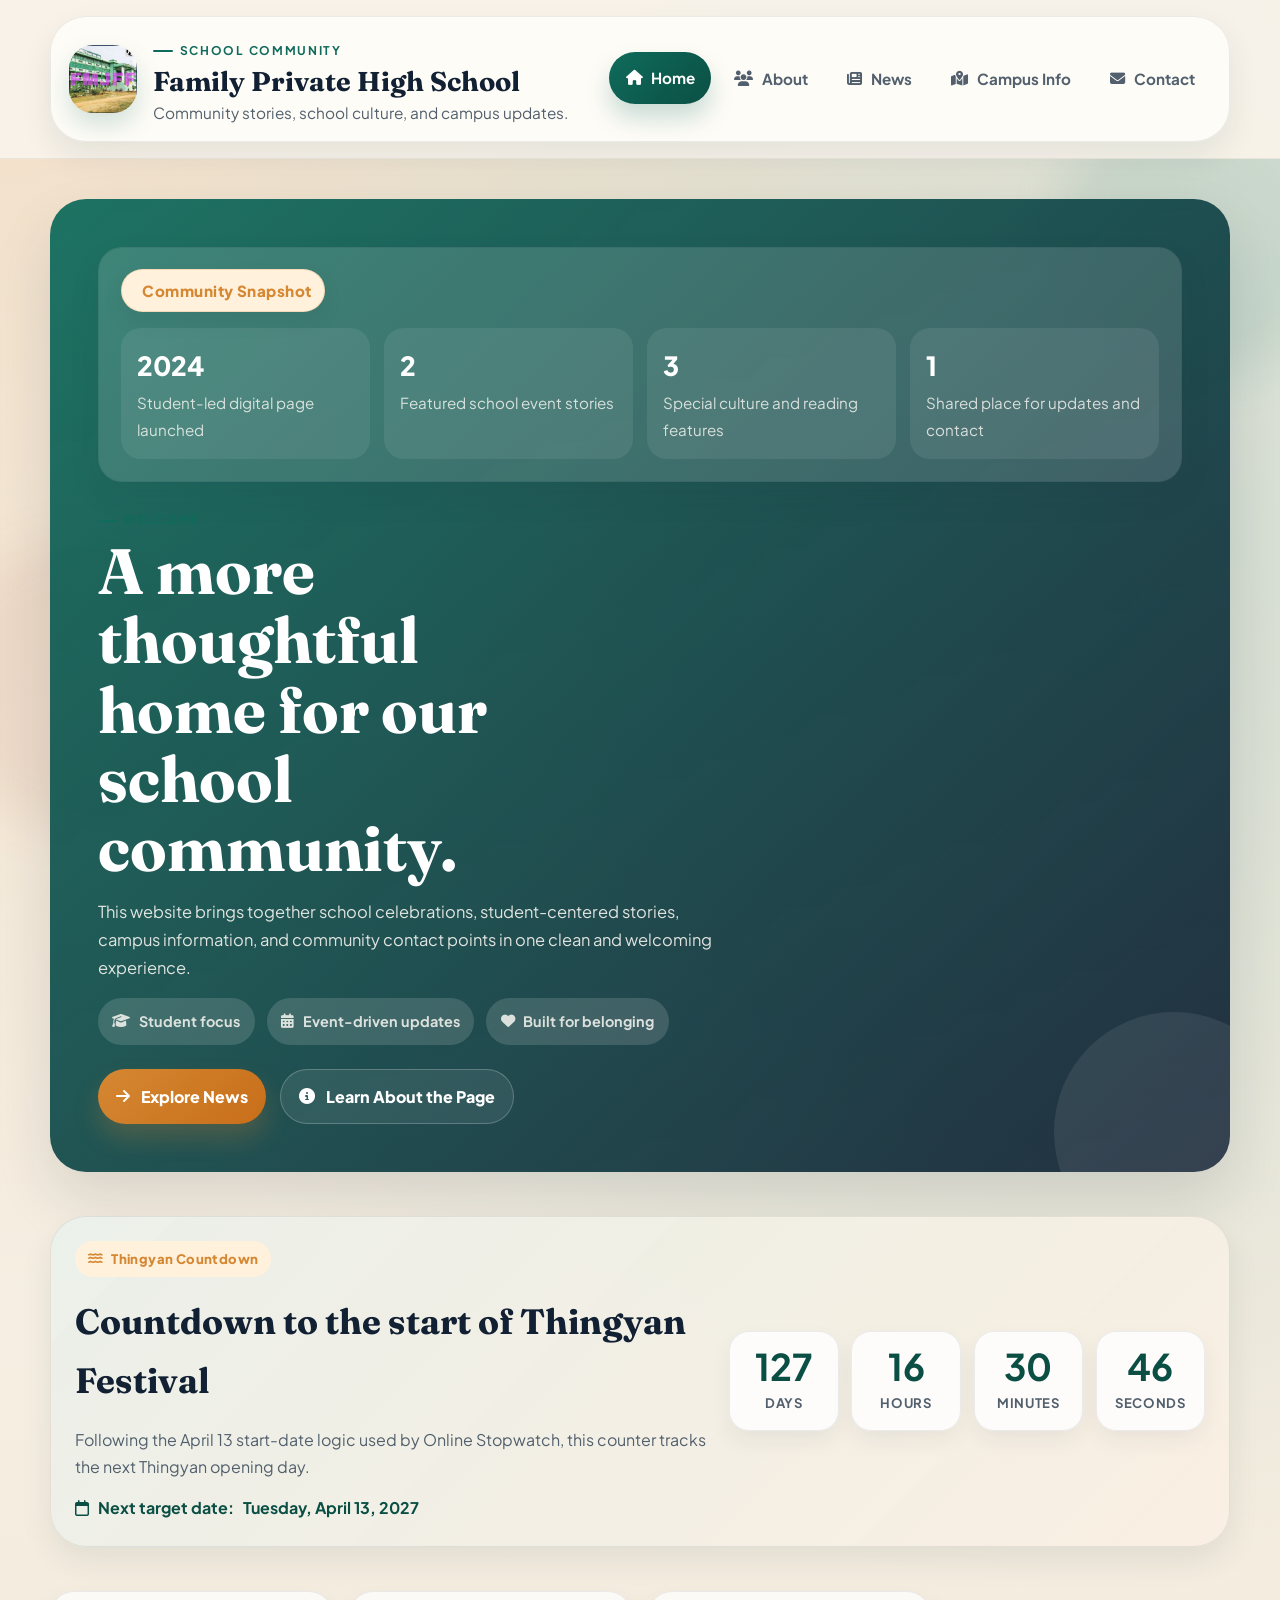
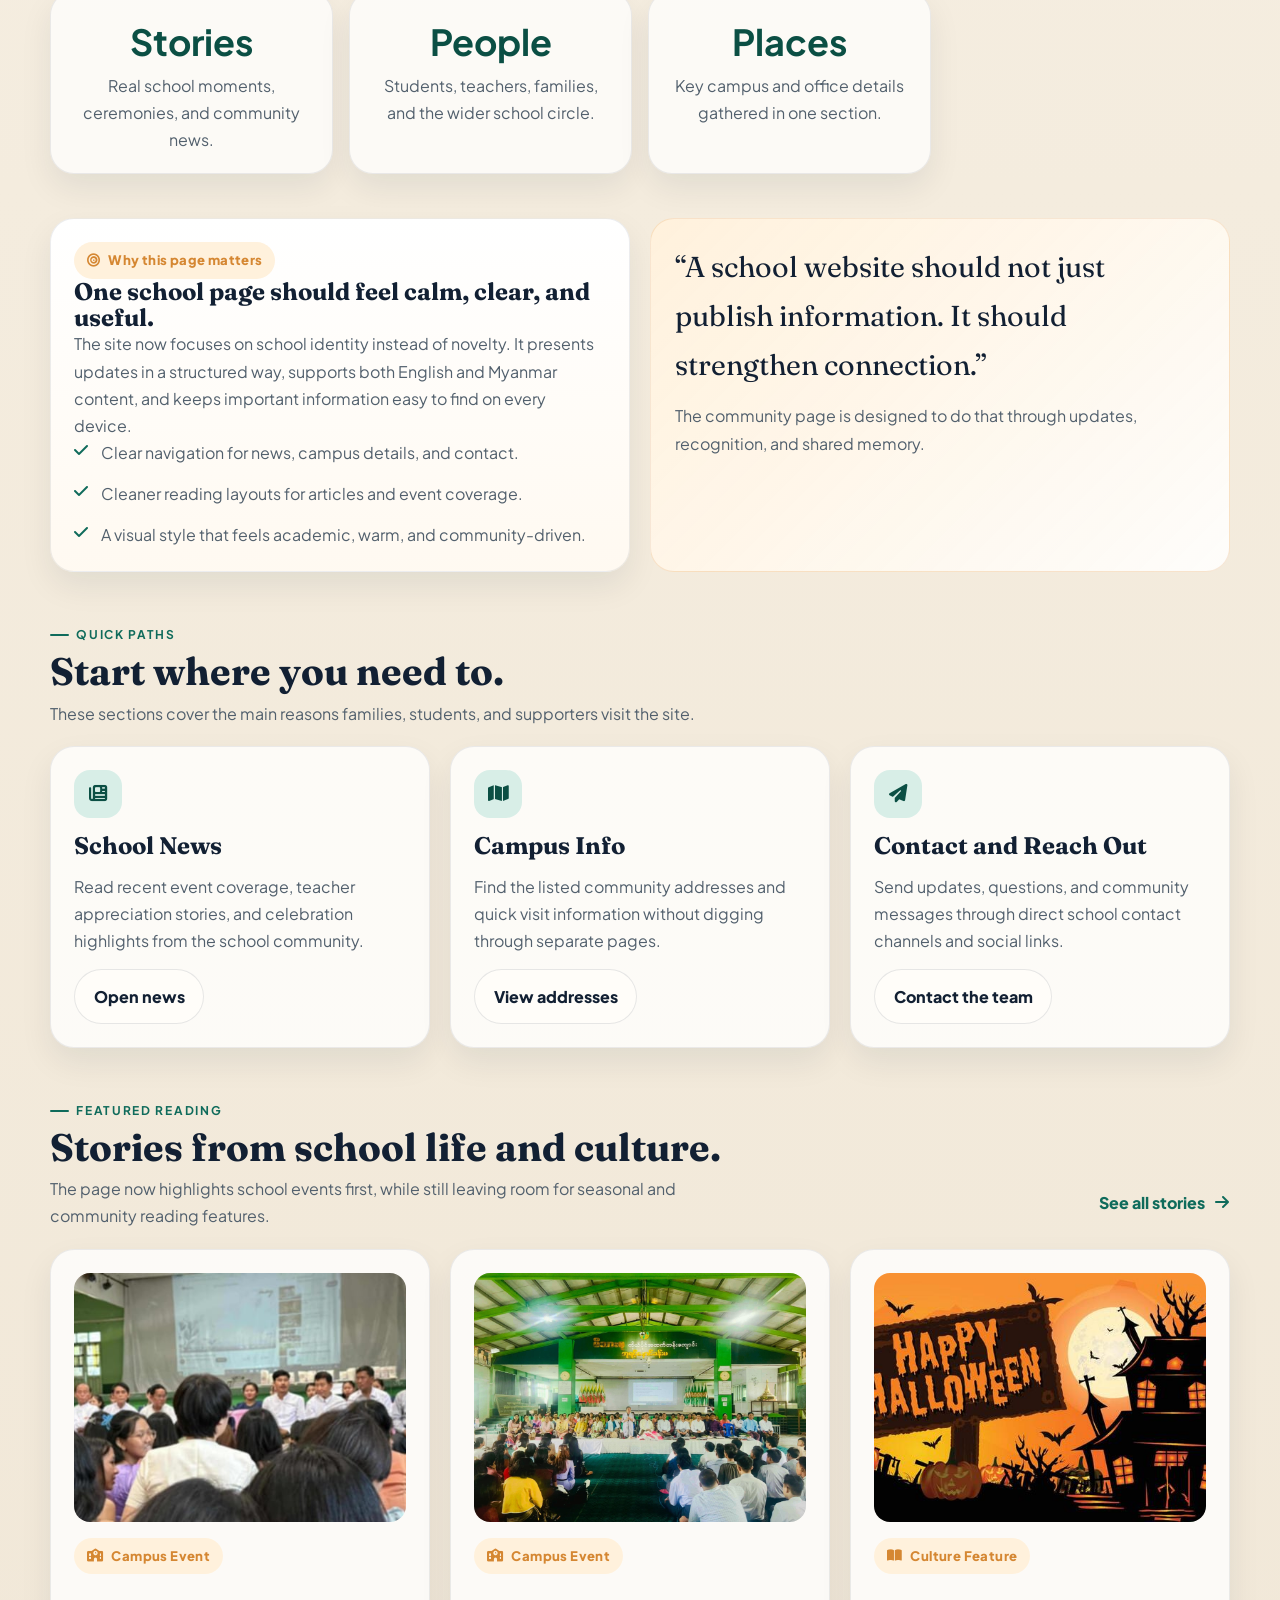
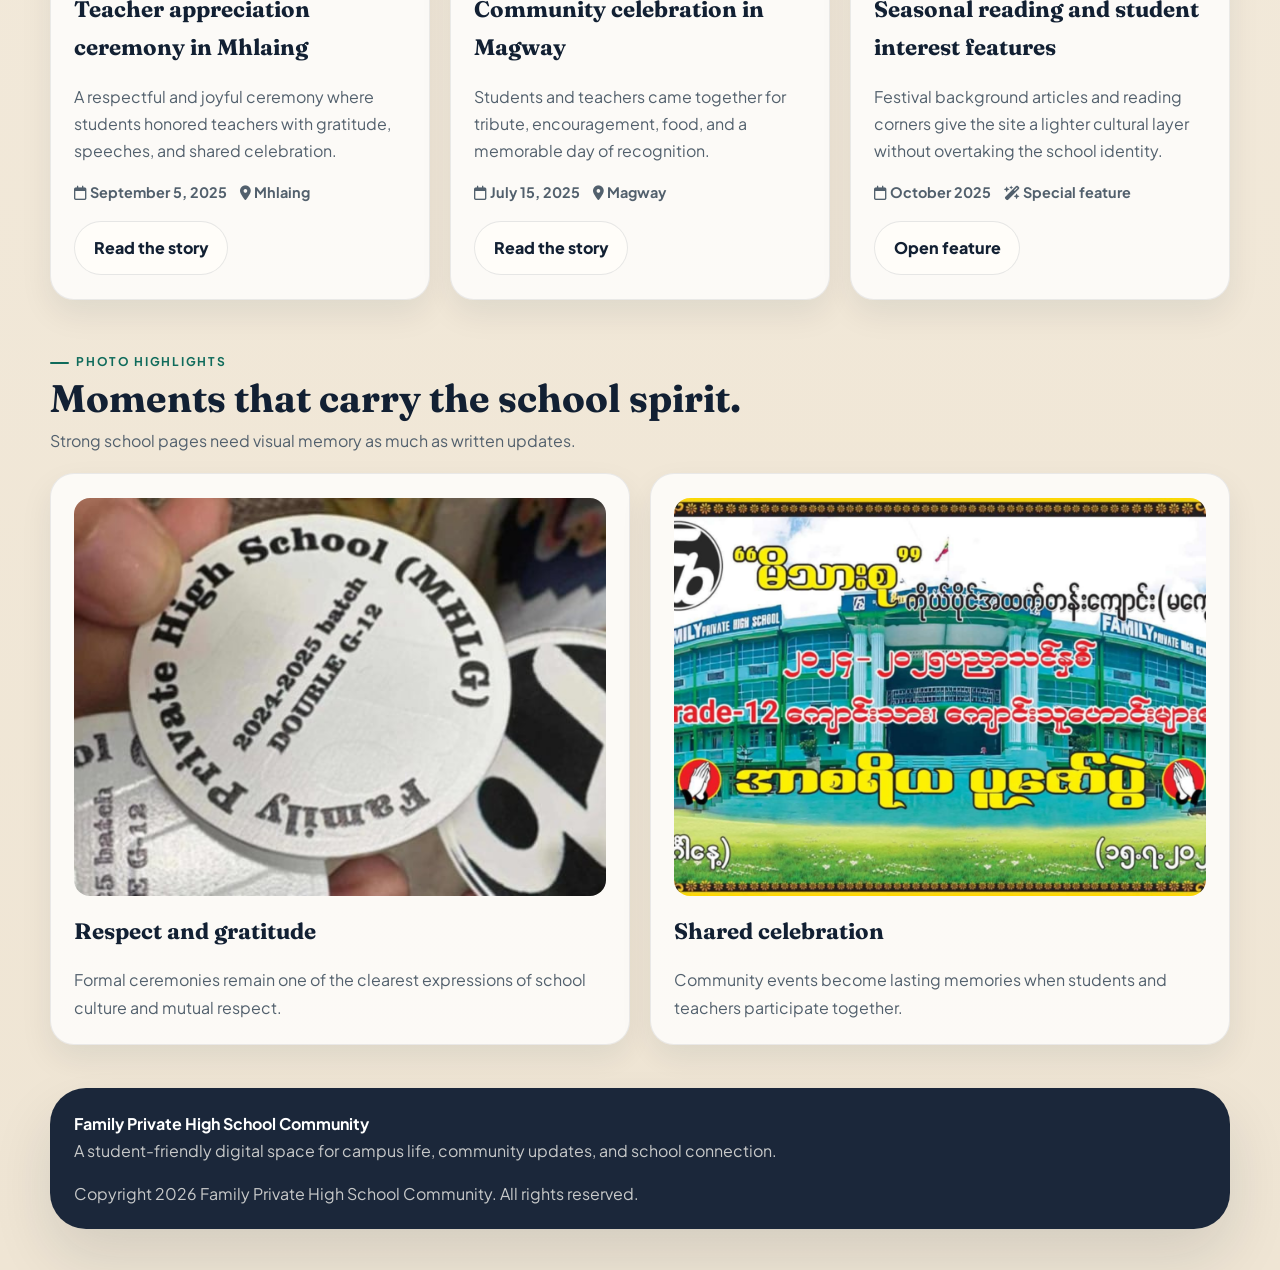
==== commit 9a573893: "Update homepage layout and mobile app icons" ====
--- a/index.html
+++ b/index.html
@@ -10,9 +10,17 @@
   <link href="https://fonts.googleapis.com/css2?family=Fraunces:opsz,wght@9..144,600;9..144,700&amp;family=Noto+Sans+Myanmar:wght@400;500;700&amp;family=Noto+Serif+Myanmar:wght@500;600;700&amp;family=Plus+Jakarta+Sans:wght@400;500;600;700;800&amp;display=swap" rel="stylesheet">
   <link rel="stylesheet" href="https://cdnjs.cloudflare.com/ajax/libs/font-awesome/6.5.2/css/all.min.css">
   <link rel="stylesheet" href="style.css">
+  <meta name="theme-color" content="#0f6b5b">
+  <meta name="apple-mobile-web-app-capable" content="yes">
+  <meta name="apple-mobile-web-app-status-bar-style" content="default">
+  <meta name="apple-mobile-web-app-title" content="Family School">
+  <meta name="mobile-web-app-capable" content="yes">
+  <link rel="manifest" href="manifest.webmanifest">
   <link rel="icon" href="favicon.svg" type="image/svg+xml">
   <link rel="alternate icon" href="favicon.png" type="image/png">
   <link rel="apple-touch-icon" href="apple-touch-icon.png">
+  <link rel="icon" sizes="192x192" href="icon-192.png" type="image/png">
+  <link rel="icon" sizes="512x512" href="icon-512.png" type="image/png">
 </head>
 <body>
   <div class="site-shell">
@@ -50,6 +58,30 @@
       <section class="hero-section">
         <div class="container">
           <div class="page-hero reveal">
+            <section class="hero-panel hero-panel-wide" aria-label="Community Snapshot">
+              <div>
+                <span class="badge"><i class="fa-solid fa-sparkles"></i> Community Snapshot</span>
+              </div>
+              <div class="panel-row">
+                <div class="panel-item">
+                  <strong>2024</strong>
+                  <span>Student-led digital page launched</span>
+                </div>
+                <div class="panel-item">
+                  <strong>2</strong>
+                  <span>Featured school event stories</span>
+                </div>
+                <div class="panel-item">
+                  <strong>3</strong>
+                  <span>Special culture and reading features</span>
+                </div>
+                <div class="panel-item">
+                  <strong>1</strong>
+                  <span>Shared place for updates and contact</span>
+                </div>
+              </div>
+            </section>
+
             <div class="hero-grid">
               <div>
                 <span class="eyebrow">Welcome</span>
@@ -67,30 +99,6 @@
                   <a class="button-secondary" href="aboutus.html"><i class="fa-solid fa-circle-info"></i> Learn About the Page</a>
                 </div>
               </div>
-
-              <aside class="hero-panel">
-                <div>
-                  <span class="badge"><i class="fa-solid fa-sparkles"></i> Community Snapshot</span>
-                </div>
-                <div class="panel-row">
-                  <div class="panel-item">
-                    <strong>2024</strong>
-                    <span>Student-led digital page launched</span>
-                  </div>
-                  <div class="panel-item">
-                    <strong>2</strong>
-                    <span>Featured school event stories</span>
-                  </div>
-                  <div class="panel-item">
-                    <strong>3</strong>
-                    <span>Special culture and reading features</span>
-                  </div>
-                  <div class="panel-item">
-                    <strong>1</strong>
-                    <span>Shared place for updates and contact</span>
-                  </div>
-                </div>
-              </aside>
             </div>
           </div>
         </div>
--- a/style.css
+++ b/style.css
@@ -417,6 +417,15 @@
   transition: transform var(--transition), background var(--transition);
 }
 
+.hero-panel-wide {
+  margin-bottom: 1.25rem;
+  background: rgba(255, 255, 255, 0.14);
+}
+
+.hero-panel-wide .panel-row {
+  grid-template-columns: repeat(4, minmax(0, 1fr));
+}
+
 .hero-panel .panel-item:hover {
   transform: translateY(-2px);
   background: rgba(255, 255, 255, 0.14);
@@ -1126,6 +1135,10 @@
   .thingyan-timer {
     grid-template-columns: repeat(4, minmax(0, 1fr));
   }
+
+  .hero-panel-wide .panel-row {
+    grid-template-columns: repeat(2, minmax(0, 1fr));
+  }
 }
 
 @media (max-width: 720px) {
@@ -1170,6 +1183,10 @@
   }
 
   .hero-panel .panel-row {
+    grid-template-columns: 1fr;
+  }
+
+  .hero-panel-wide .panel-row {
     grid-template-columns: 1fr;
   }
 
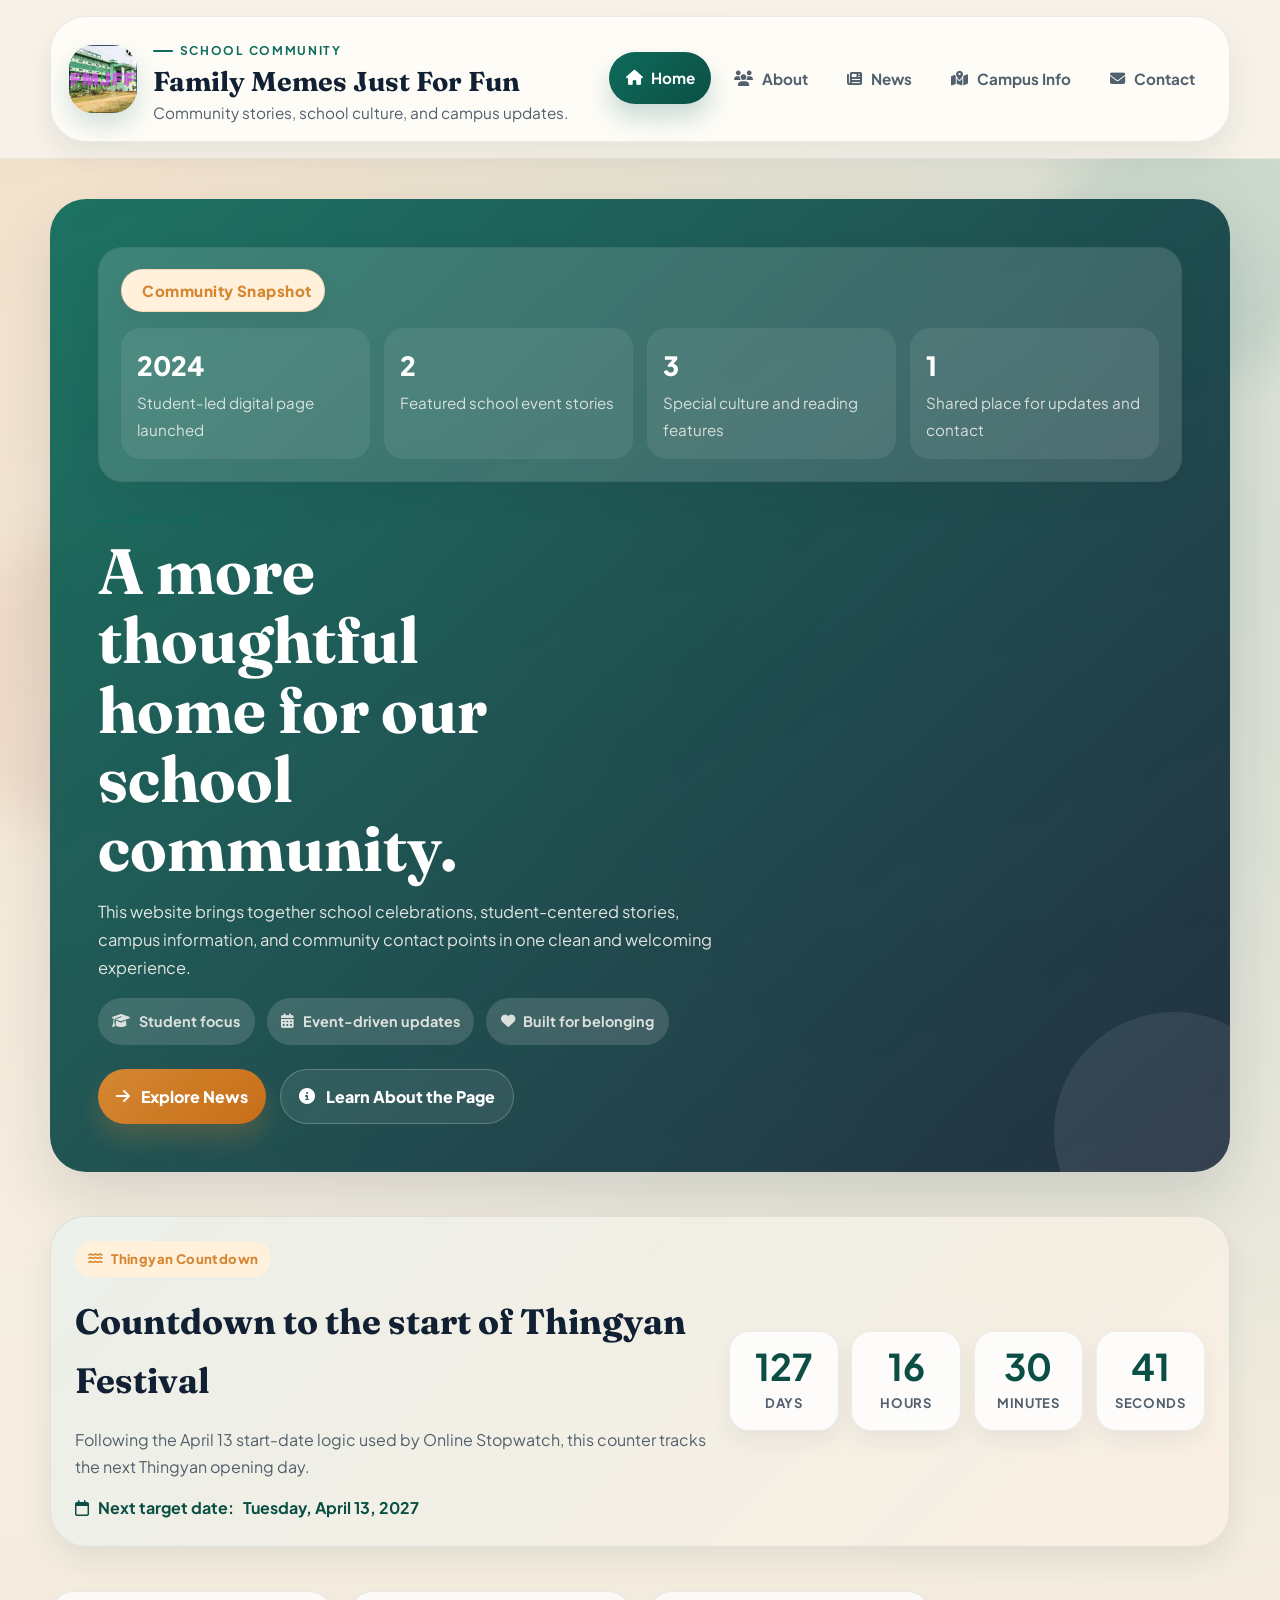
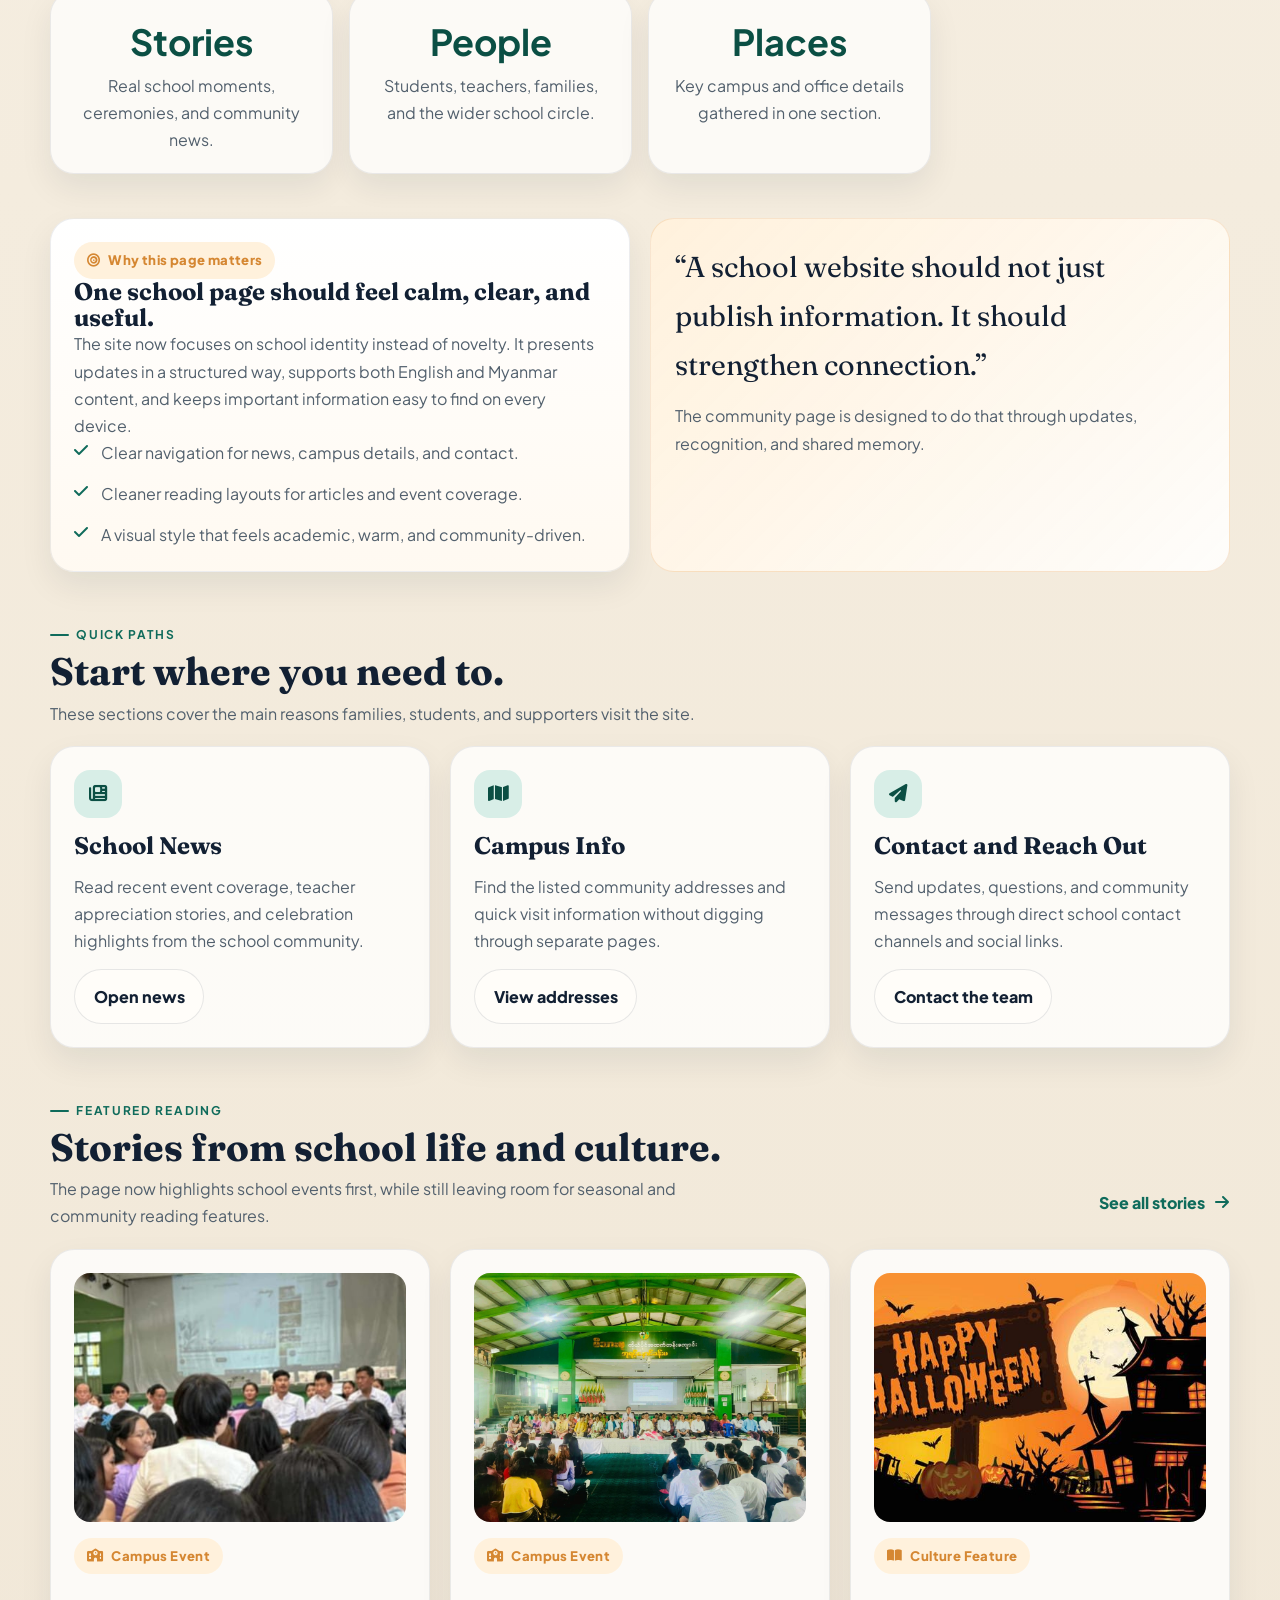
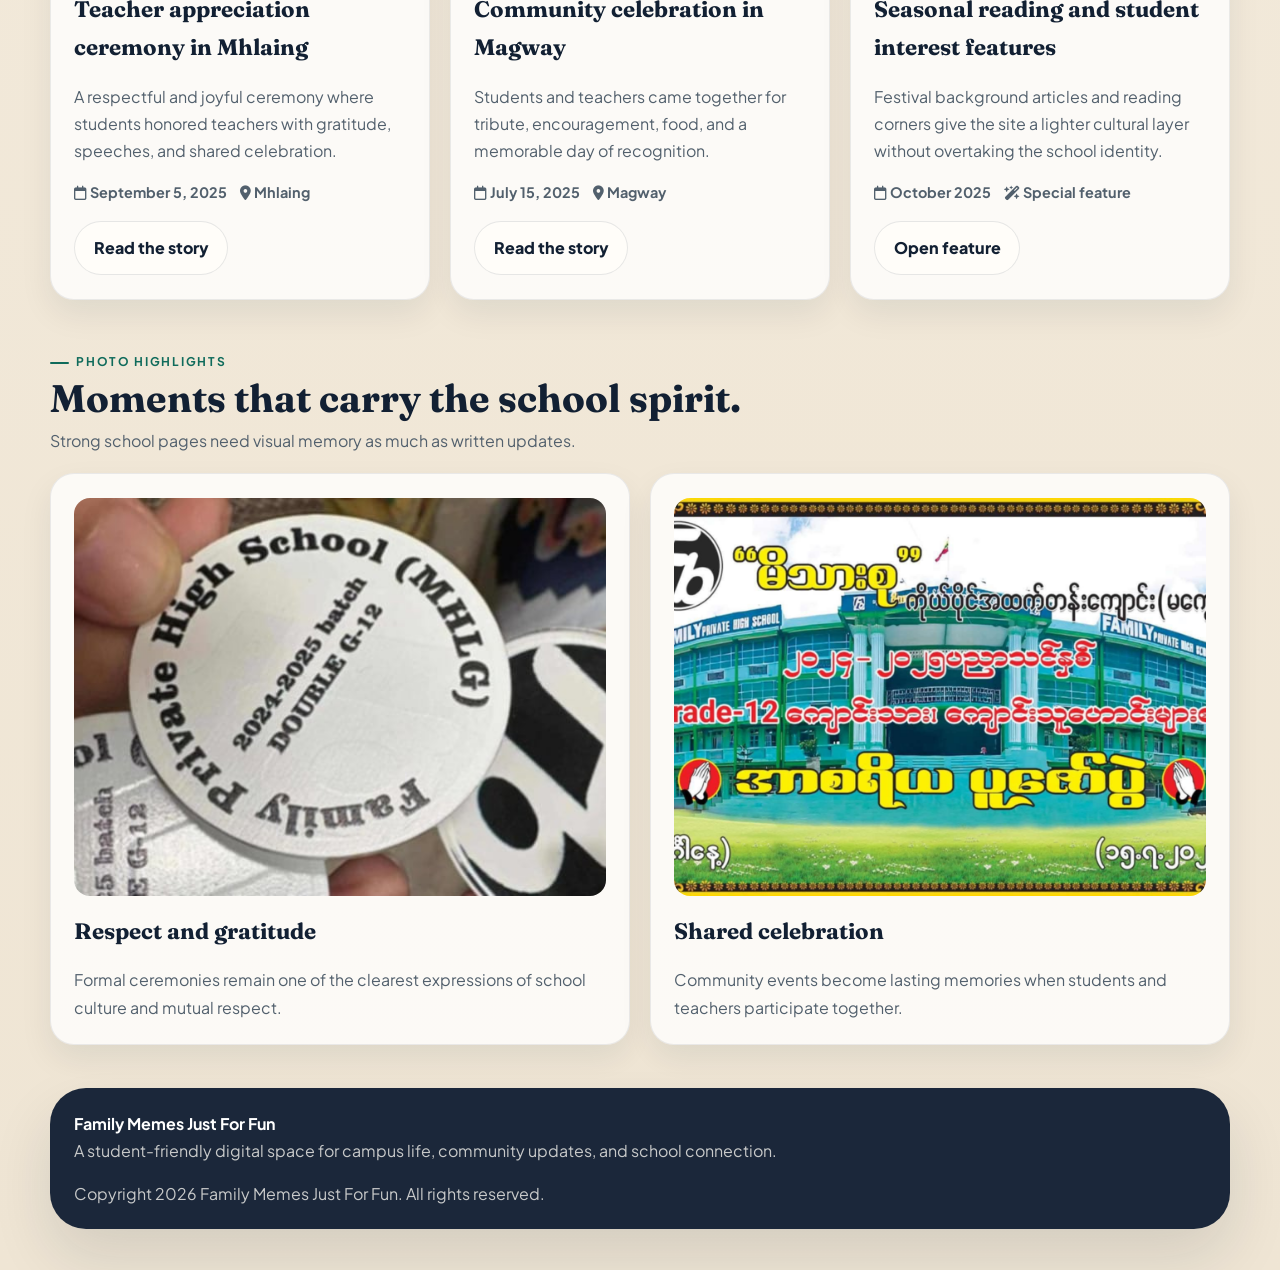
==== commit b24a85a9: "Rename site to Family Memes Just For Fun" ====
--- a/index.html
+++ b/index.html
@@ -3,8 +3,8 @@
 <head>
   <meta charset="UTF-8">
   <meta name="viewport" content="width=device-width, initial-scale=1.0">
-  <title>Family Private High School Community</title>
-  <meta name="description" content="Family Private High School Community shares campus updates, student life, school celebrations, and community news in one clear place.">
+  <title>Family Memes Just For Fun</title>
+  <meta name="description" content="Family Memes Just For Fun shares campus updates, student life, school celebrations, and community news in one clear place.">
   <link rel="preconnect" href="https://fonts.googleapis.com">
   <link rel="preconnect" href="https://fonts.gstatic.com" crossorigin>
   <link href="https://fonts.googleapis.com/css2?family=Fraunces:opsz,wght@9..144,600;9..144,700&amp;family=Noto+Sans+Myanmar:wght@400;500;700&amp;family=Noto+Serif+Myanmar:wght@500;600;700&amp;family=Plus+Jakarta+Sans:wght@400;500;600;700;800&amp;display=swap" rel="stylesheet">
@@ -13,7 +13,7 @@
   <meta name="theme-color" content="#0f6b5b">
   <meta name="apple-mobile-web-app-capable" content="yes">
   <meta name="apple-mobile-web-app-status-bar-style" content="default">
-  <meta name="apple-mobile-web-app-title" content="Family School">
+  <meta name="apple-mobile-web-app-title" content="Family Memes">
   <meta name="mobile-web-app-capable" content="yes">
   <link rel="manifest" href="manifest.webmanifest">
   <link rel="icon" href="favicon.svg" type="image/svg+xml">
@@ -27,13 +27,13 @@
     <header class="site-header">
       <div class="container">
         <div class="header-bar">
-          <a class="branding" href="index.html" aria-label="Family Private High School Community home">
+          <a class="branding" href="index.html" aria-label="Family Memes Just For Fun home">
             <div class="brand-mark">
-              <img src="school-logo.png" alt="Family Private High School logo">
+              <img src="school-logo.png" alt="Family Memes Just For Fun logo">
             </div>
             <div class="brand-copy">
               <span class="eyebrow">School Community</span>
-              <h1>Family Private High School</h1>
+              <h1>Family Memes Just For Fun</h1>
               <p>Community stories, school culture, and campus updates.</p>
             </div>
           </a>
@@ -299,11 +299,11 @@
       <div class="container">
         <div class="footer-panel">
           <div>
-            <strong>Family Private High School Community</strong><br>
+            <strong>Family Memes Just For Fun</strong><br>
             A student-friendly digital space for campus life, community updates, and school connection.
           </div>
           <div>
-            Copyright <span data-year></span> Family Private High School Community. All rights reserved.
+            Copyright <span data-year></span> Family Memes Just For Fun. All rights reserved.
           </div>
         </div>
       </div>
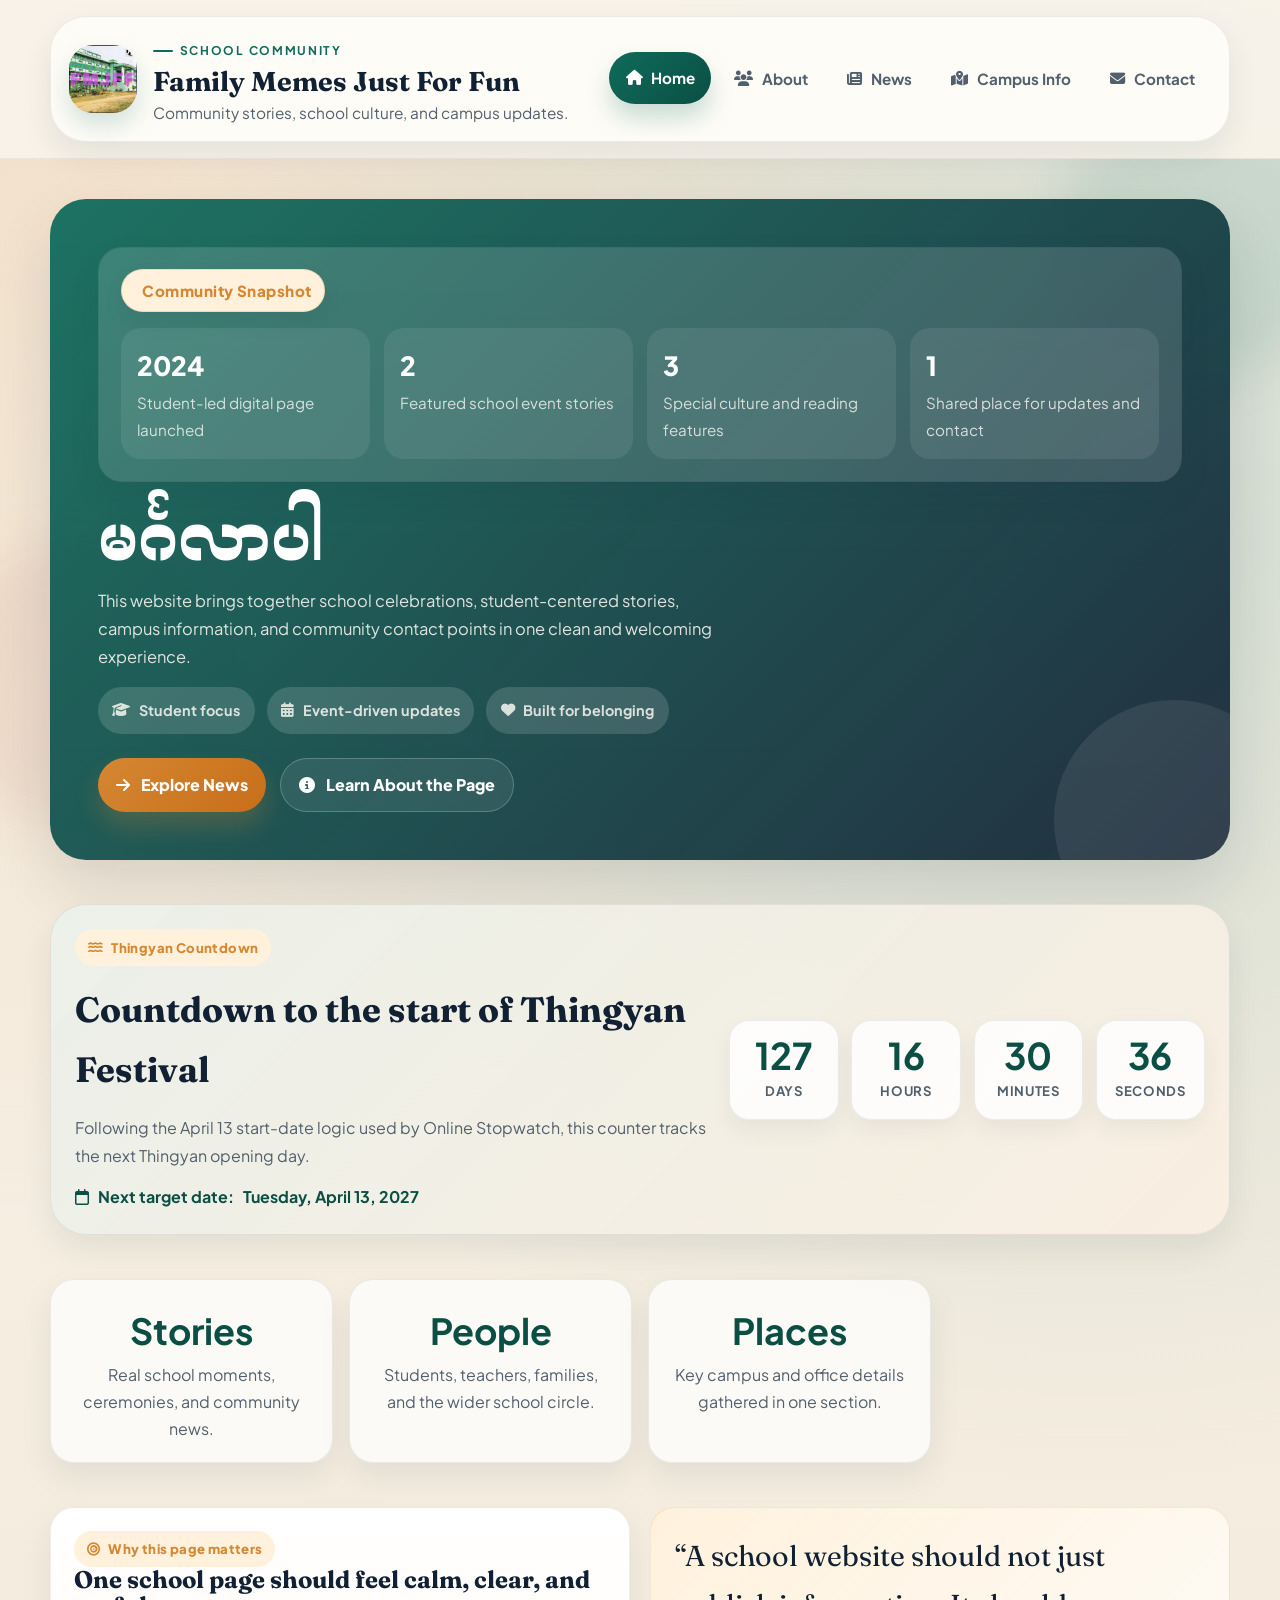
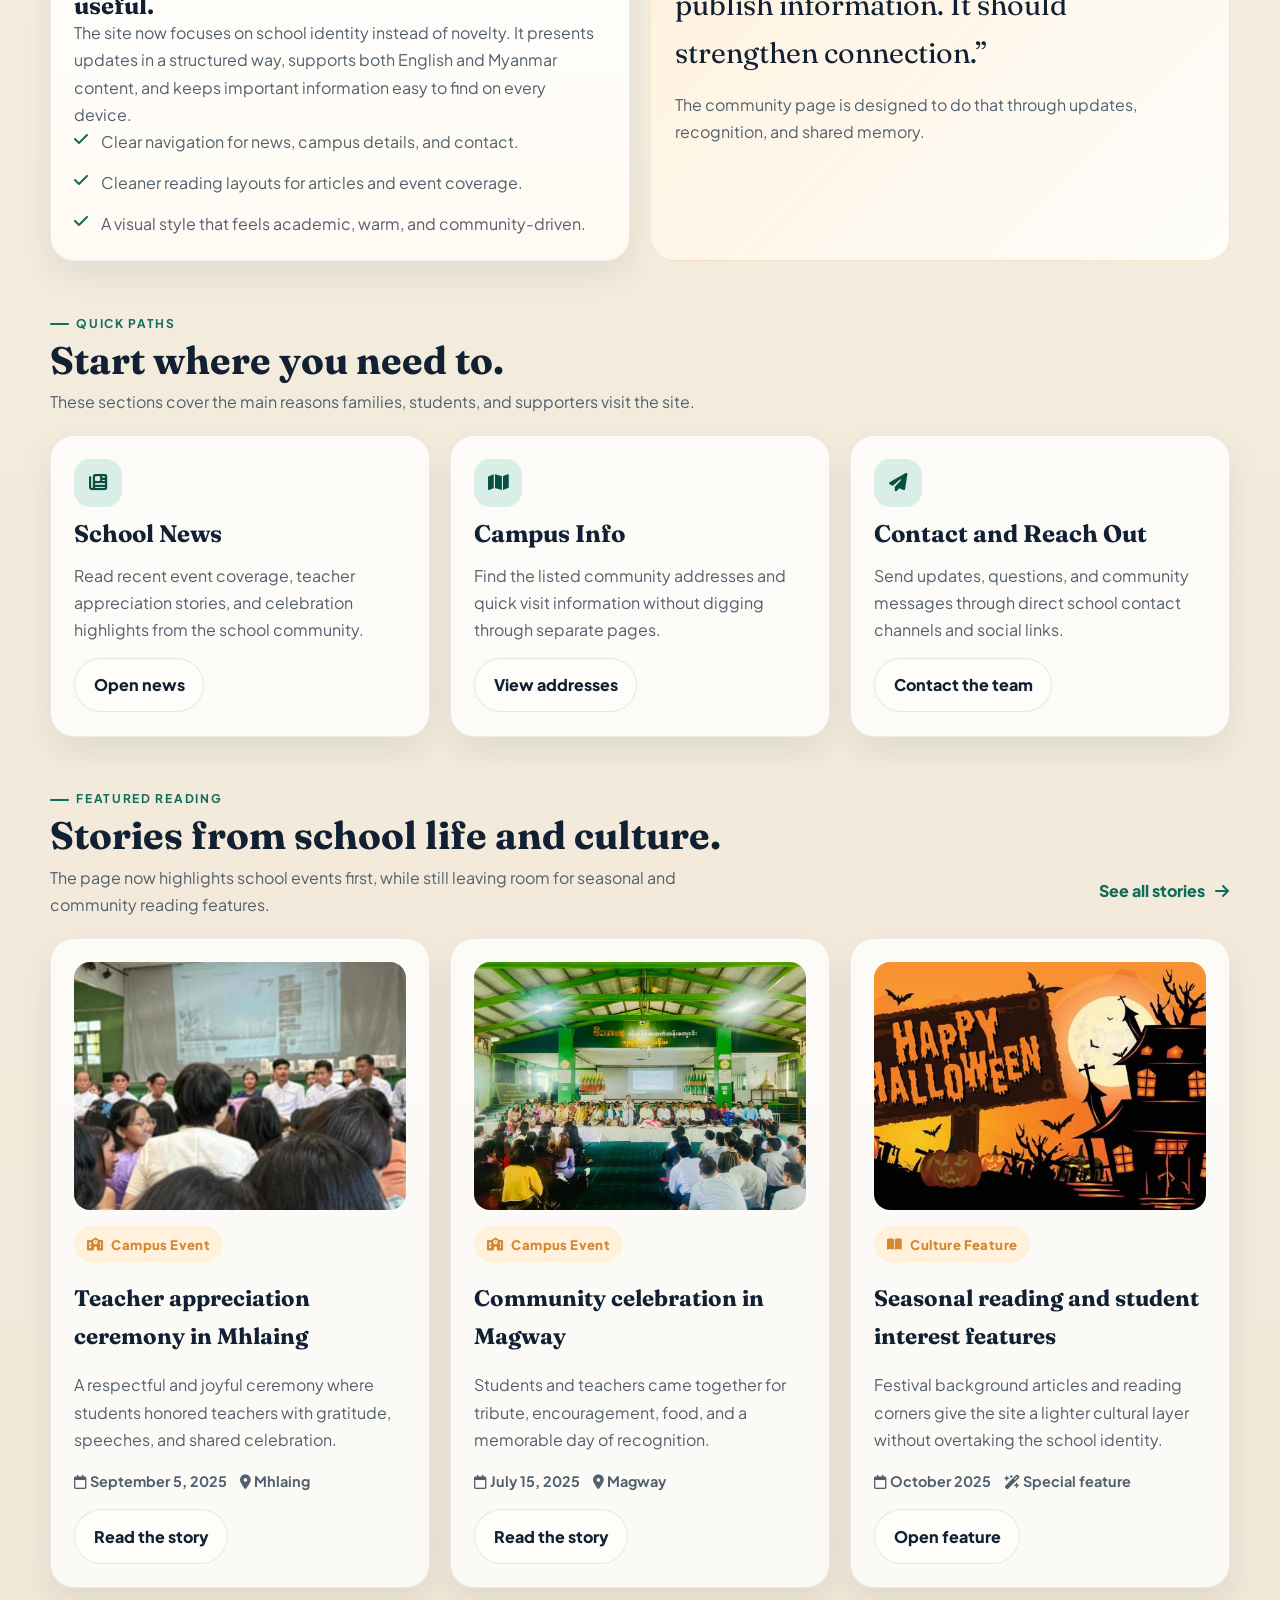
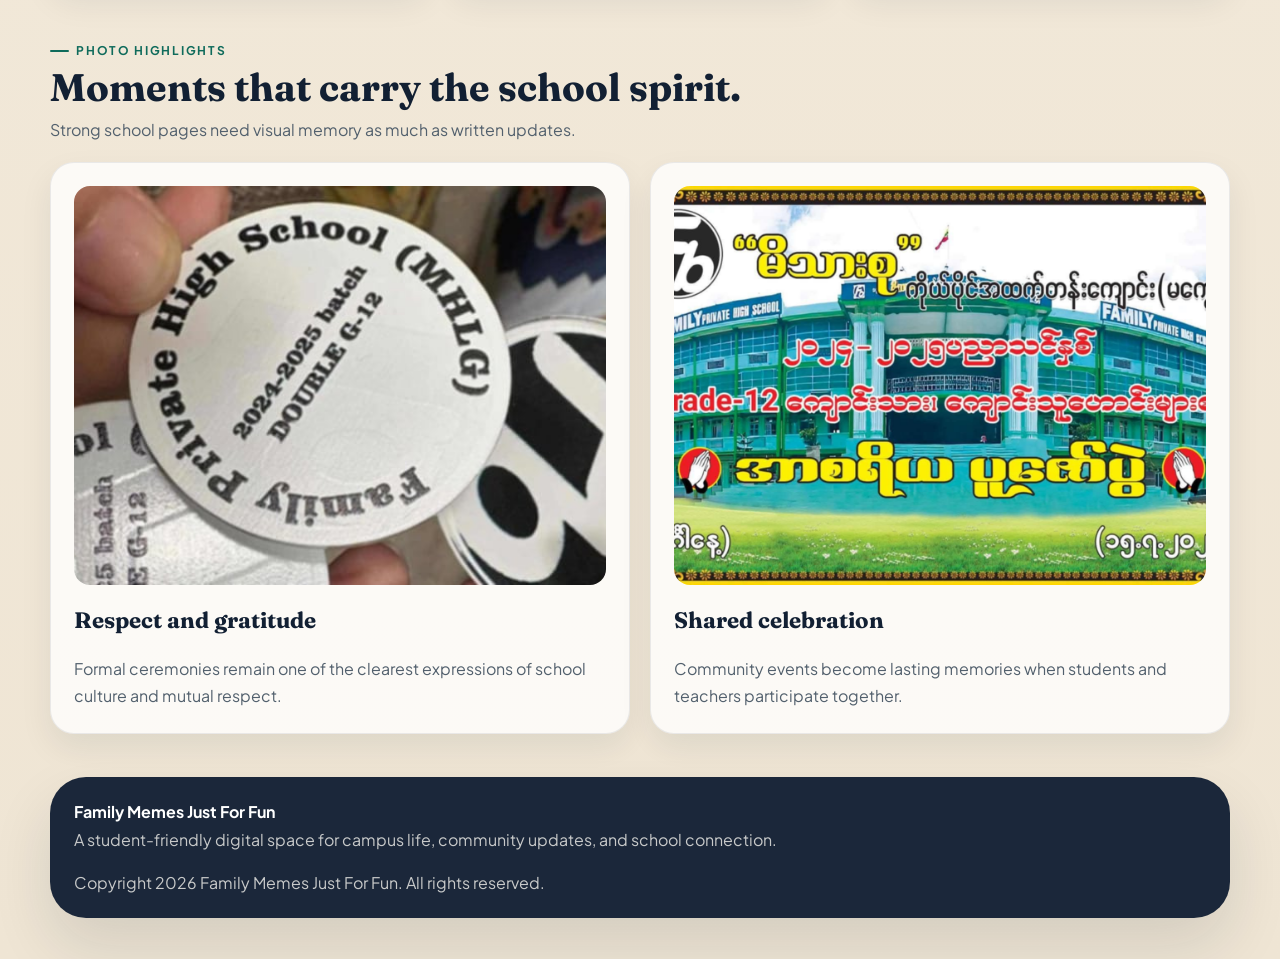
==== commit 59216a67: "Add Myanmar hero font and greeting" ====
--- a/index.html
+++ b/index.html
@@ -84,8 +84,7 @@
 
             <div class="hero-grid">
               <div>
-                <span class="eyebrow">Welcome</span>
-                <h1>A more thoughtful home for our school community.</h1>
+                <h1 class="hero-title-myanmar">မင်္ဂလာပါ</h1>
                 <p class="lead">
                   This website brings together school celebrations, student-centered stories, campus information, and community contact points in one clean and welcoming experience.
                 </p>
--- a/style.css
+++ b/style.css
@@ -23,6 +23,12 @@
   --transition-slow: 520ms cubic-bezier(.2, .8, .2, 1);
 }
 
+@font-face {
+  font-family: "MyanmarKhyay";
+  src: url("MyanmarKhyay.ttf") format("truetype");
+  font-display: swap;
+}
+
 @keyframes fade-slide-up {
   from {
     opacity: 0;
@@ -202,6 +208,20 @@
   letter-spacing: 0.14em;
   text-transform: uppercase;
   color: var(--brand);
+}
+
+.eyebrow-myanmar {
+  font-family: "MyanmarKhyay", "Noto Sans Myanmar", sans-serif;
+  letter-spacing: 0;
+  text-transform: none;
+  font-size: clamp(0.95rem, 2.4vw, 1.15rem);
+}
+
+.hero-title-myanmar {
+  font-family: "MyanmarKhyay", "Noto Sans Myanmar", sans-serif;
+  font-size: clamp(2rem, 5vw, 4rem);
+  line-height: 1.12;
+  letter-spacing: 0;
 }
 
 .eyebrow::before {
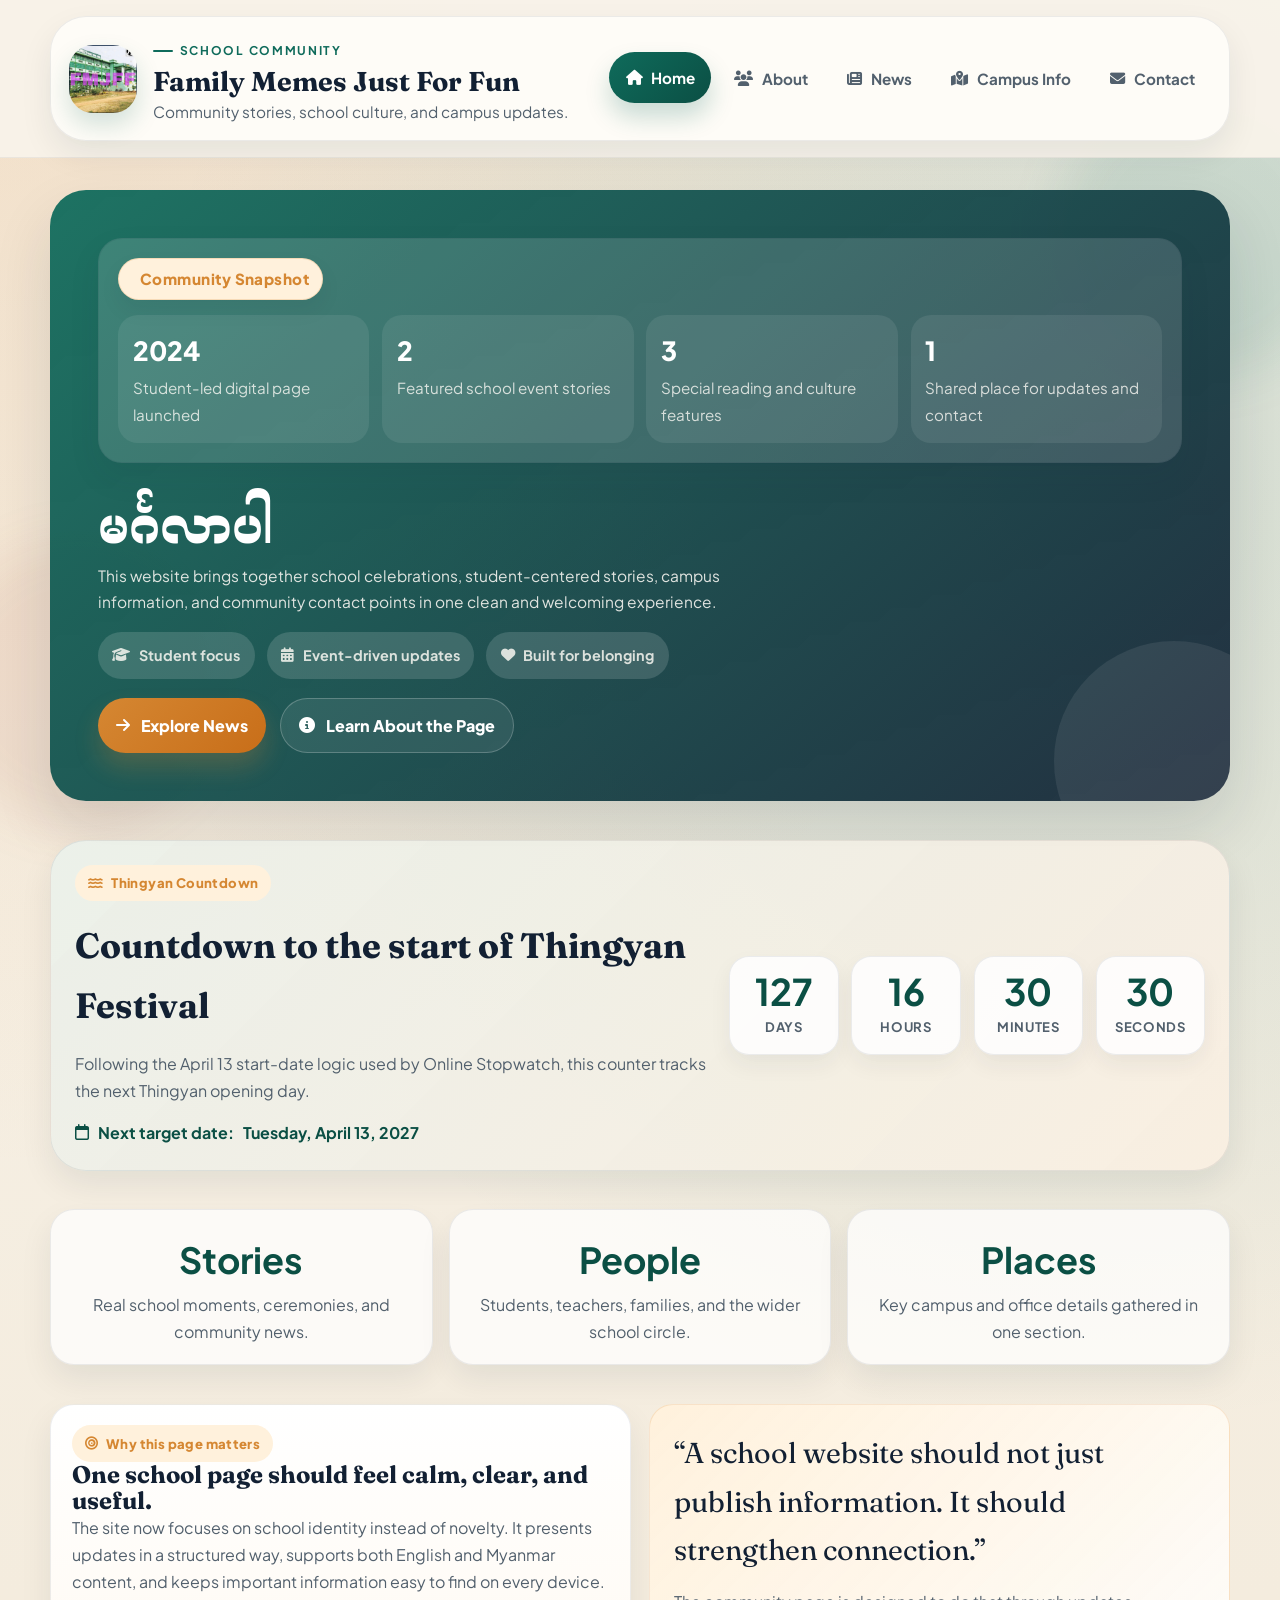
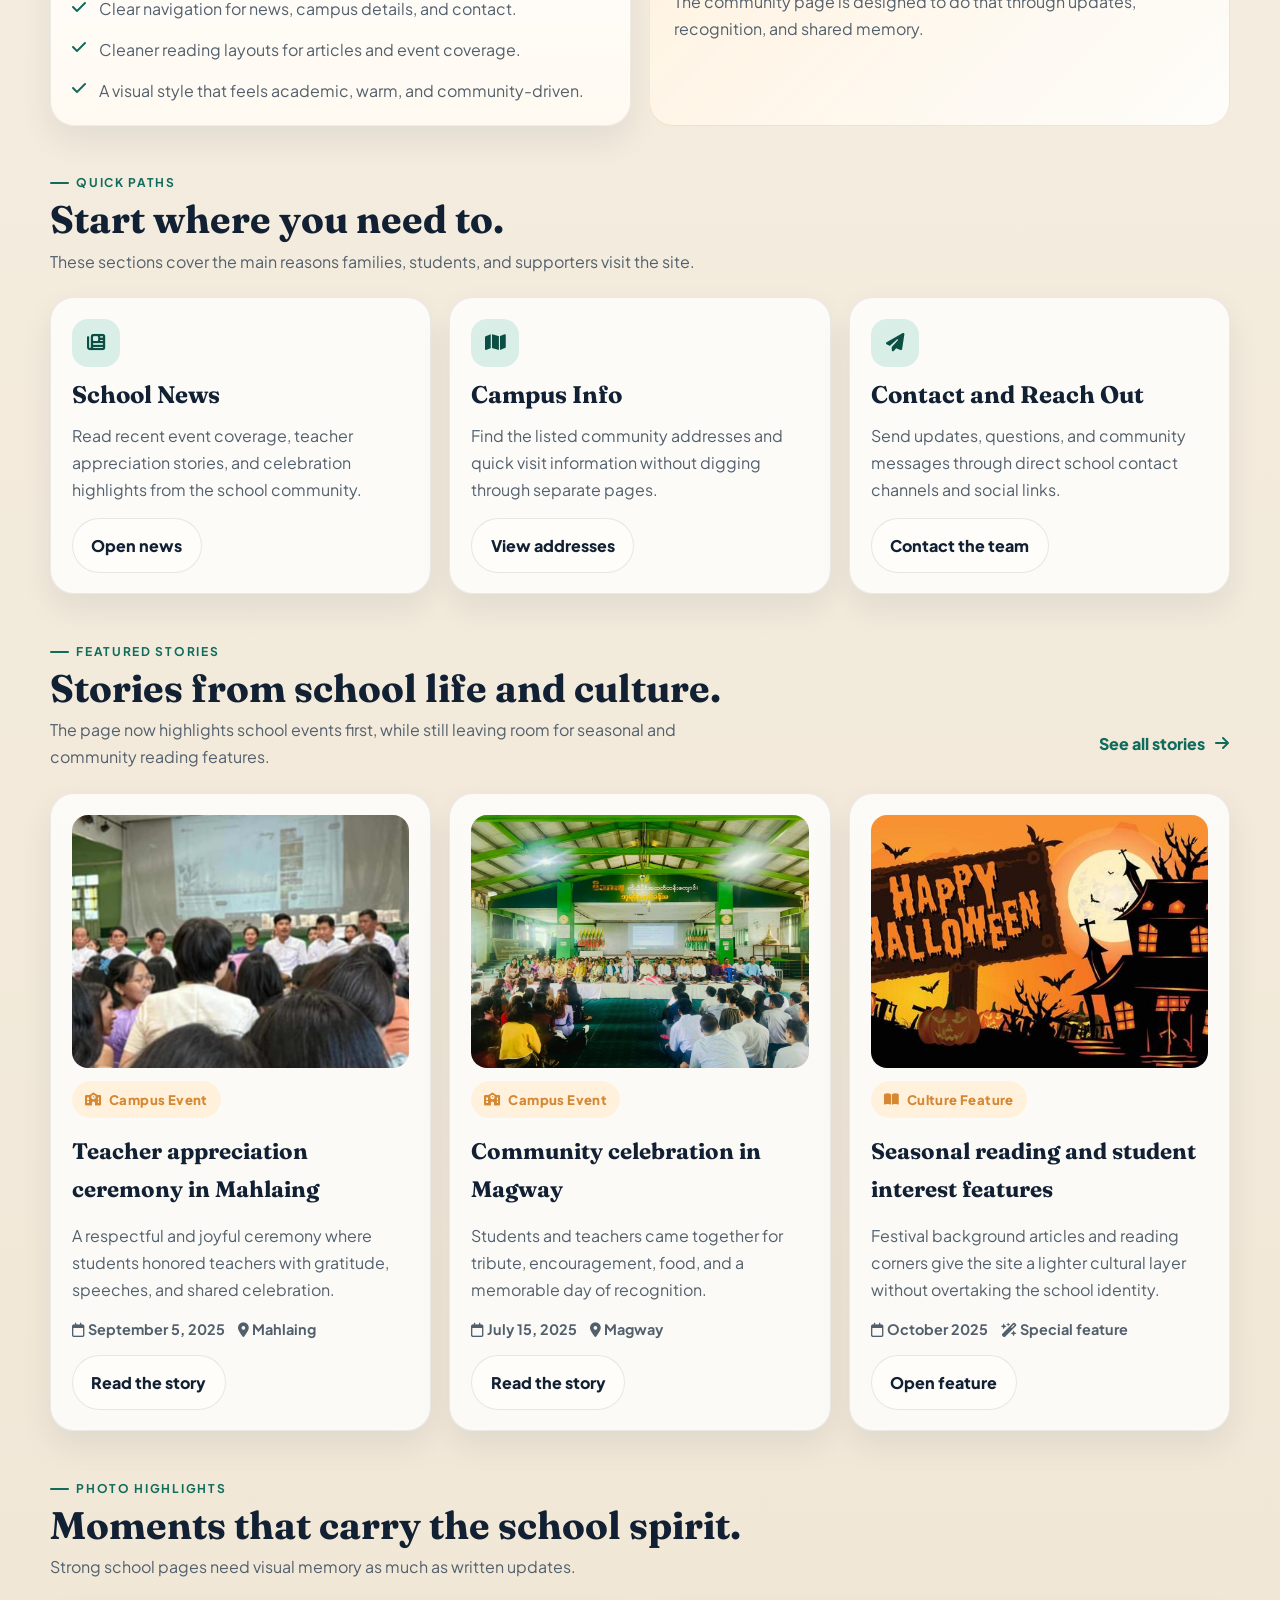
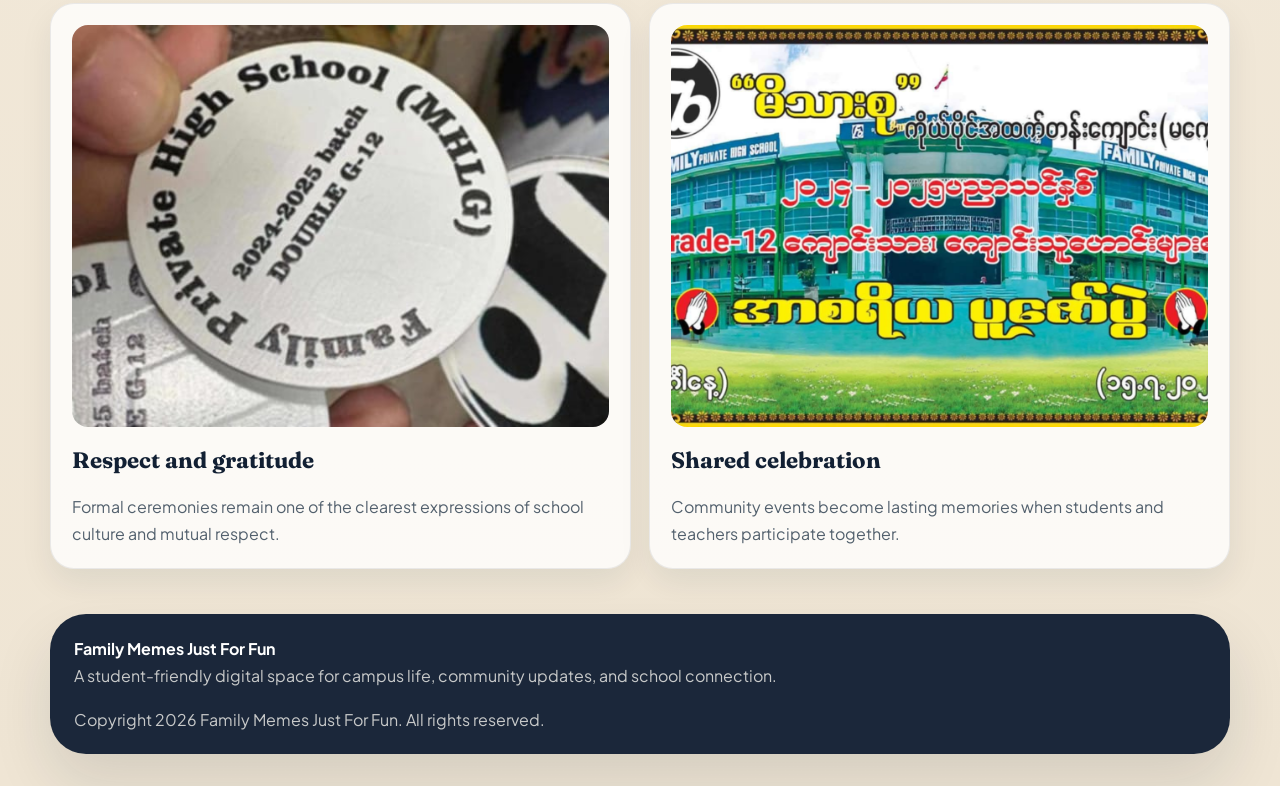
==== commit bc1d1e76: "Tighten spacing and clean site copy" ====
--- a/index.html
+++ b/index.html
@@ -4,7 +4,7 @@
   <meta charset="UTF-8">
   <meta name="viewport" content="width=device-width, initial-scale=1.0">
   <title>Family Memes Just For Fun</title>
-  <meta name="description" content="Family Memes Just For Fun shares campus updates, student life, school celebrations, and community news in one clear place.">
+  <meta name="description" content="Family Memes Just For Fun brings together campus updates, student life, school celebrations, and community news in one clear place.">
   <link rel="preconnect" href="https://fonts.googleapis.com">
   <link rel="preconnect" href="https://fonts.gstatic.com" crossorigin>
   <link href="https://fonts.googleapis.com/css2?family=Fraunces:opsz,wght@9..144,600;9..144,700&amp;family=Noto+Sans+Myanmar:wght@400;500;700&amp;family=Noto+Serif+Myanmar:wght@500;600;700&amp;family=Plus+Jakarta+Sans:wght@400;500;600;700;800&amp;display=swap" rel="stylesheet">
@@ -73,7 +73,7 @@
                 </div>
                 <div class="panel-item">
                   <strong>3</strong>
-                  <span>Special culture and reading features</span>
+                  <span>Special reading and culture features</span>
                 </div>
                 <div class="panel-item">
                   <strong>1</strong>
@@ -106,7 +106,7 @@
       <section class="section">
         <div class="container">
           <article class="thingyan-card reveal" data-countdown="thingyan">
-            <div class="thingyan-copy">
+              <div class="thingyan-copy">
               <span class="badge"><i class="fa-solid fa-water"></i> Thingyan Countdown</span>
               <h2>Countdown to the start of Thingyan Festival</h2>
               <p>
@@ -221,7 +221,7 @@
         <div class="container">
           <div class="section-heading reveal">
             <div>
-              <span class="eyebrow">Featured Reading</span>
+              <span class="eyebrow">Featured Stories</span>
               <h2>Stories from school life and culture.</h2>
               <p>The page now highlights school events first, while still leaving room for seasonal and community reading features.</p>
             </div>
@@ -230,13 +230,13 @@
 
           <div class="story-grid">
             <article class="story-card reveal">
-              <img src="mhp.JPEG" alt="Teacher appreciation ceremony at Family Private High School Mhlaing">
+              <img src="mhp.JPEG" alt="Teacher appreciation ceremony at Family Private High School Mahlaing">
               <span class="badge"><i class="fa-solid fa-school"></i> Campus Event</span>
-              <h3>Teacher appreciation ceremony in Mhlaing</h3>
+              <h3>Teacher appreciation ceremony in Mahlaing</h3>
               <p>A respectful and joyful ceremony where students honored teachers with gratitude, speeches, and shared celebration.</p>
               <div class="story-meta">
                 <span><i class="fa-regular fa-calendar"></i> September 5, 2025</span>
-                <span><i class="fa-solid fa-location-dot"></i> Mhlaing</span>
+                <span><i class="fa-solid fa-location-dot"></i> Mahlaing</span>
               </div>
               <a class="button-link" href="read1.html">Read the story</a>
             </article>
--- a/style.css
+++ b/style.css
@@ -86,6 +86,15 @@
   line-height: 1.7;
 }
 
+main {
+  display: block;
+  padding-bottom: 2rem;
+}
+
+main > section:last-of-type {
+  padding-bottom: 0;
+}
+
 body.menu-open {
   overflow: hidden;
 }
@@ -158,6 +167,10 @@
   box-shadow: var(--shadow-sm);
 }
 
+.brand-copy > * + * {
+  margin-top: 0.3rem;
+}
+
 .branding {
   display: flex;
   align-items: center;
@@ -208,13 +221,6 @@
   letter-spacing: 0.14em;
   text-transform: uppercase;
   color: var(--brand);
-}
-
-.eyebrow-myanmar {
-  font-family: "MyanmarKhyay", "Noto Sans Myanmar", sans-serif;
-  letter-spacing: 0;
-  text-transform: none;
-  font-size: clamp(0.95rem, 2.4vw, 1.15rem);
 }
 
 .hero-title-myanmar {
@@ -252,7 +258,7 @@
 }
 
 .brand-copy p {
-  margin: 0.2rem 0 0;
+  margin: 0.15rem 0 0;
   color: var(--text-soft);
   font-size: 0.96rem;
 }
@@ -324,11 +330,13 @@
 }
 
 .hero-section {
-  padding: 2.5rem 0 1.5rem;
+  padding: 2rem 0 1.25rem;
 }
 
 .page-hero,
 .article-hero {
+  display: grid;
+  gap: 0.95rem;
   position: relative;
   overflow: hidden;
   padding: clamp(1.8rem, 4vw, 3rem);
@@ -354,21 +362,33 @@
 .hero-grid {
   display: grid;
   grid-template-columns: minmax(0, 1.45fr) minmax(18rem, 0.95fr);
-  gap: 1.5rem;
+  gap: 1.35rem;
   align-items: end;
+  margin-top: 0.25rem;
 }
 
 .page-hero h1,
 .article-hero h1 {
   color: #fff;
-  font-size: clamp(2.1rem, 5vw, 4.4rem);
+  font-size: clamp(1.85rem, 4vw, 3.1rem);
   max-width: 11ch;
+}
+
+.article-hero h1 {
+  max-width: 18ch;
+  font-size: clamp(1.65rem, 3.6vw, 2.7rem);
+}
+
+.article-hero .lead {
+  max-width: 58ch;
+  margin-top: 0.65rem;
+  font-size: 0.96rem;
 }
 
 .lead {
   max-width: 60ch;
-  margin: 1rem 0 0;
-  font-size: 1.03rem;
+  margin: 0.65rem 0 0;
+  font-size: 0.97rem;
   color: rgba(255, 252, 247, 0.86);
 }
 
@@ -377,7 +397,7 @@
   display: flex;
   flex-wrap: wrap;
   gap: 0.85rem;
-  margin-top: 1.5rem;
+  margin-top: 1.2rem;
 }
 
 .hero-panel,
@@ -394,8 +414,8 @@
 
 .hero-panel {
   display: grid;
-  gap: 1rem;
-  padding: 1.35rem;
+  gap: 0.9rem;
+  padding: 1.2rem;
   border-radius: var(--radius-md);
   background: rgba(255, 255, 255, 0.12);
   color: #fff;
@@ -427,18 +447,18 @@
 .hero-panel .panel-row {
   display: grid;
   grid-template-columns: repeat(2, minmax(0, 1fr));
-  gap: 0.85rem;
+  gap: 0.8rem;
 }
 
 .hero-panel .panel-item {
-  padding: 1rem;
+  padding: 0.9rem;
   border-radius: 1.25rem;
   background: rgba(255, 255, 255, 0.08);
   transition: transform var(--transition), background var(--transition);
 }
 
 .hero-panel-wide {
-  margin-bottom: 1.25rem;
+  margin-bottom: 1.05rem;
   background: rgba(255, 255, 255, 0.14);
 }
 
@@ -452,7 +472,7 @@
 }
 
 .section {
-  padding: 1.25rem 0 1.5rem;
+  padding: 1.2rem 0 1.2rem;
 }
 
 .section-heading {
@@ -461,7 +481,7 @@
   align-items: end;
   justify-content: space-between;
   gap: 1rem;
-  margin-bottom: 1.2rem;
+  margin-bottom: 1.4rem;
 }
 
 .section-heading h2 {
@@ -483,7 +503,7 @@
 .two-column,
 .campus-grid {
   display: grid;
-  gap: 1.25rem;
+  gap: 1.15rem;
 }
 
 .card-grid {
@@ -518,7 +538,7 @@
 .news-card,
 .info-card,
 .highlight-panel {
-  padding: 1.45rem;
+  padding: 1.3rem;
   border-radius: var(--radius-md);
   transition:
     transform var(--transition-slow),
@@ -767,7 +787,7 @@
 .story-card,
 .news-card {
   display: grid;
-  gap: 1rem;
+  gap: 0.85rem;
 }
 
 .story-card img,
@@ -831,19 +851,19 @@
 }
 
 .article-section {
-  padding: 1.25rem 0 3rem;
+  padding: 1.2rem 0 2.6rem;
 }
 
 .article-layout {
   display: grid;
   grid-template-columns: minmax(0, 1.25fr) minmax(18rem, 0.55fr);
-  gap: 1.25rem;
+  gap: 1.1rem;
   align-items: start;
 }
 
 .article-card {
   display: grid;
-  gap: 1.25rem;
+  gap: 1rem;
   background: rgba(255, 253, 249, 0.88);
 }
 
@@ -862,20 +882,20 @@
 
 .article-body {
   display: grid;
-  gap: 1rem;
-}
-
-.article-body p + p {
-  margin-top: 0.1rem;
+  gap: 0.8rem;
+}
+
+.article-body p {
+  margin: 0;
 }
 
 .article-aside {
   display: grid;
-  gap: 1rem;
+  gap: 0.9rem;
 }
 
 .aside-card {
-  padding: 1.25rem;
+  padding: 1.1rem;
   border-radius: var(--radius-md);
   border: 1px solid rgba(18, 32, 51, 0.08);
   background: rgba(255, 253, 249, 0.88);
@@ -900,7 +920,7 @@
 
 .gallery-stack {
   display: grid;
-  gap: 1rem;
+  gap: 0.85rem;
 }
 
 .gallery-stack img {
@@ -967,7 +987,7 @@
 
 .campus-card {
   display: grid;
-  gap: 1rem;
+  gap: 0.9rem;
 }
 
 .map-frame {
@@ -992,7 +1012,7 @@
 
 .stats-row {
   display: grid;
-  grid-template-columns: repeat(4, minmax(0, 1fr));
+  grid-template-columns: repeat(3, minmax(0, 1fr));
   gap: 1rem;
 }
 
@@ -1020,7 +1040,7 @@
 }
 
 .footer {
-  padding: 1.2rem 0 2.6rem;
+  padding: 0.8rem 0 2rem;
 }
 
 .footer-panel {
@@ -1230,7 +1250,7 @@
   }
 
   .article-body {
-    gap: 0.9rem;
+    gap: 0.75rem;
   }
 
   .article-cover figcaption,
@@ -1285,11 +1305,11 @@
   }
 
   .hero-section {
-    padding: 1.2rem 0 1rem;
+    padding: 1rem 0 0.9rem;
   }
 
   .section {
-    padding: 1rem 0 1.2rem;
+    padding: 0.85rem 0 0.95rem;
   }
 
   .section-heading {
@@ -1320,7 +1340,7 @@
   .hero-panel,
   .stat-card,
   .thingyan-card {
-    padding: 1.05rem;
+    padding: 0.95rem;
   }
 
   .nav-links {
